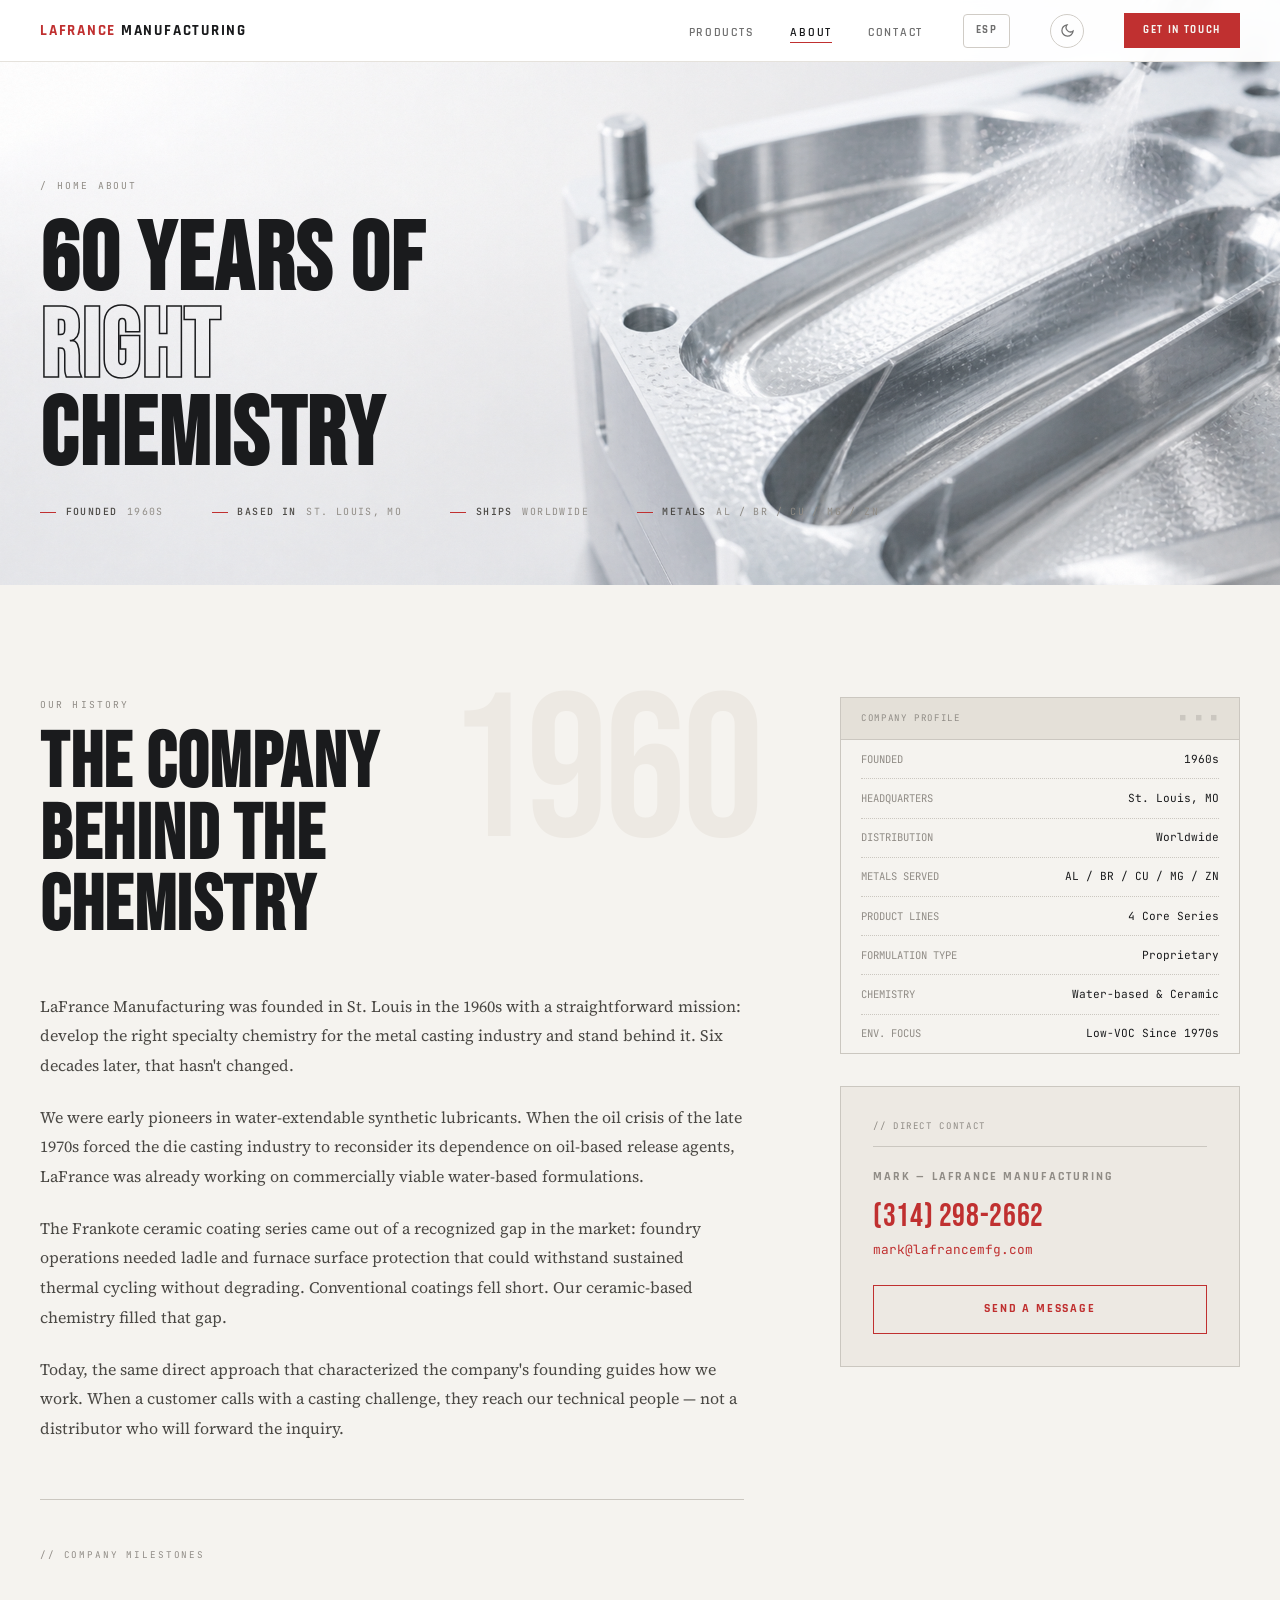
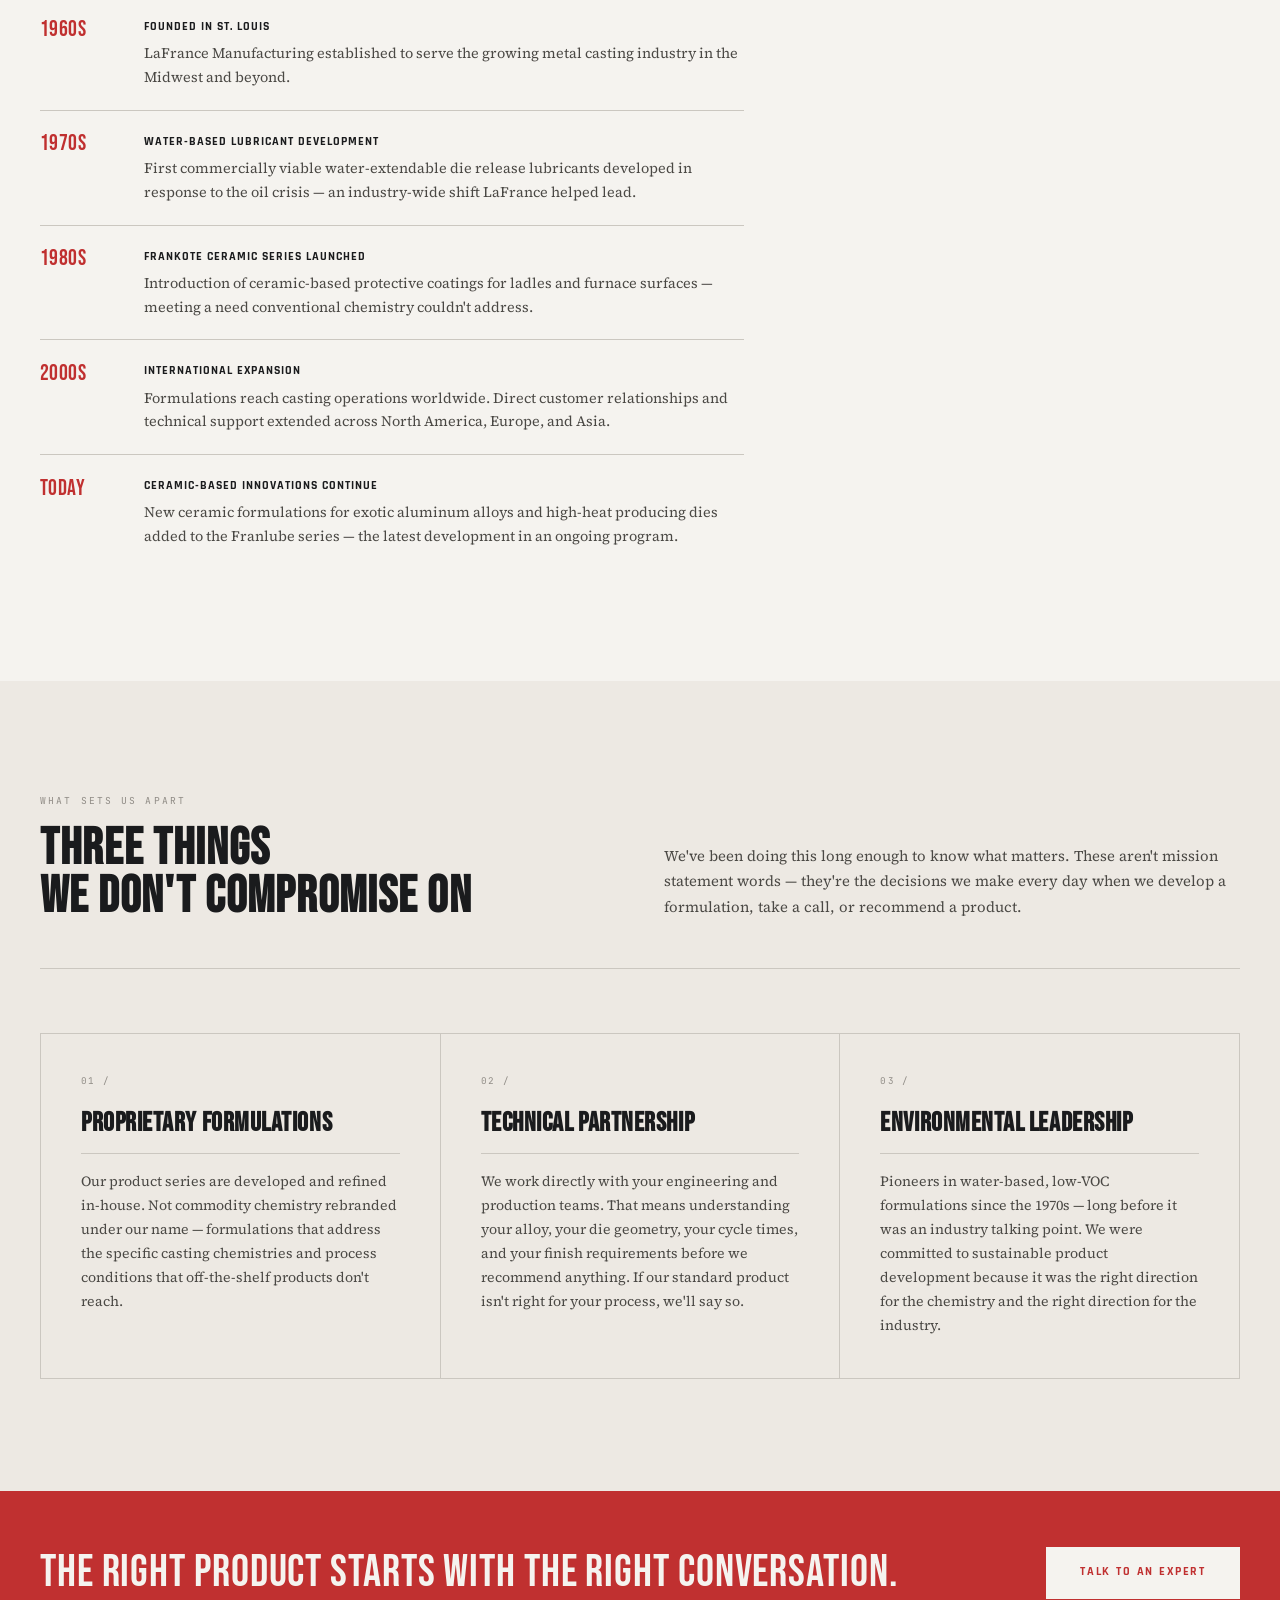
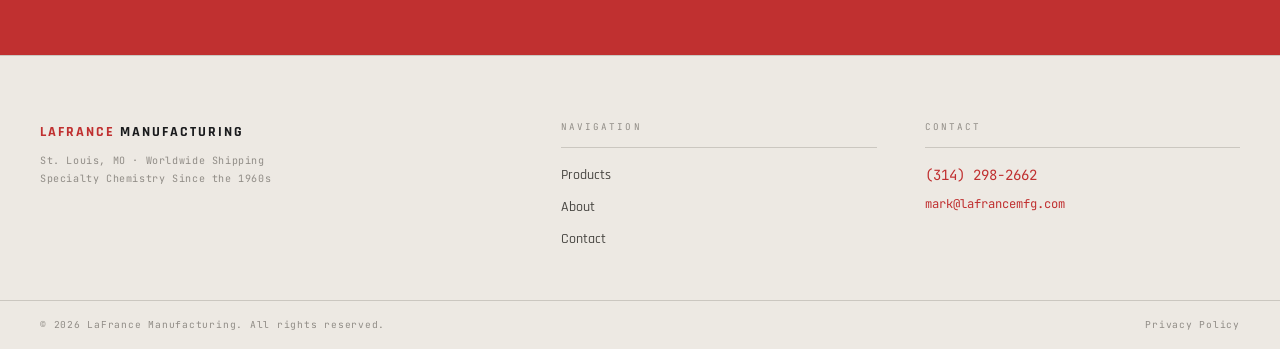
==== about.html @ d1075958 "Expand Spanish translation to cover all remaining untranslated content - index.html: about teaser h2" ====
<!DOCTYPE html>
<html lang="en">
<head>
  <meta charset="UTF-8">
  <meta name="viewport" content="width=device-width, initial-scale=1.0">
  <title>About LaFrance Manufacturing | 60+ Years of Foundry Chemistry — St. Louis, MO</title>
  <meta name="description" content="LaFrance Manufacturing has formulated specialty die release lubricants and ceramic coatings for metal casting since the 1960s. A St. Louis-based manufacturer with a 60-year track record in foundry chemistry.">
  <meta name="keywords" content="LaFrance Manufacturing history, foundry chemical manufacturer St. Louis, specialty chemical company Missouri, die casting lubricant manufacturer, foundry chemistry company">
  <meta name="robots" content="index, follow">
  <meta name="author" content="LaFrance Manufacturing">
  <link rel="canonical" href="https://j0nmichal.github.io/lafrance/about.html">

  <!-- Open Graph -->
  <meta property="og:type" content="website">
  <meta property="og:url" content="https://j0nmichal.github.io/lafrance/about.html">
  <meta property="og:title" content="About LaFrance Manufacturing | 60+ Years of Foundry Chemistry">
  <meta property="og:description" content="Founded in the 1960s in St. Louis, MO. LaFrance Manufacturing has spent six decades developing proprietary chemistry for the metal casting industry — not off-the-shelf solutions.">
  <meta property="og:image" content="https://j0nmichal.github.io/lafrance/images/About-Us-Light.png">
  <meta property="og:site_name" content="LaFrance Manufacturing">

  <!-- Twitter Card -->
  <meta name="twitter:card" content="summary_large_image">
  <meta name="twitter:title" content="About LaFrance Manufacturing | 60+ Years of Foundry Chemistry">
  <meta name="twitter:description" content="Founded in the 1960s in St. Louis, MO. Six decades of proprietary chemistry for metal casting operations.">
  <meta name="twitter:image" content="https://j0nmichal.github.io/lafrance/images/About-Us-Light.png">

  <!-- Schema.org JSON-LD -->
  <script type="application/ld+json">
  {
    "@context": "https://schema.org",
    "@type": ["Organization", "LocalBusiness", "ManufacturingBusiness"],
    "@id": "https://j0nmichal.github.io/lafrance/#organization",
    "name": "LaFrance Manufacturing",
    "url": "https://j0nmichal.github.io/lafrance/",
    "description": "Specialty chemical manufacturer producing die release lubricants, ceramic coatings, and shot tip lubricants for metal casting operations since the 1960s.",
    "foundingDate": "1960",
    "foundingLocation": {
      "@type": "Place",
      "name": "St. Louis, Missouri, USA"
    },
    "address": {
      "@type": "PostalAddress",
      "addressLocality": "St. Louis",
      "addressRegion": "MO",
      "addressCountry": "US"
    },
    "areaServed": {
      "@type": "Place",
      "name": "Worldwide"
    },
    "numberOfEmployees": { "@type": "QuantitativeValue" },
    "knowsAbout": ["die casting", "permanent mold casting", "metal casting chemistry", "ceramic coatings", "die release lubricants", "shot tip lubricants", "foundry chemicals"]
  }
  </script>

  <link rel="preconnect" href="https://fonts.googleapis.com">
  <link rel="preconnect" href="https://fonts.gstatic.com" crossorigin>
  <link href="https://fonts.googleapis.com/css2?family=Bebas+Neue&family=Rajdhani:wght@400;500;600;700&family=Source+Serif+4:ital,opsz,wght@0,8..60,300;0,8..60,400;1,8..60,300&family=JetBrains+Mono:wght@400;500&display=swap" rel="stylesheet">
  <link rel="stylesheet" href="style.css">
  <style>

    /* ── About hero ── */
    .hero {
      position: relative;
      height: 65vh;
      min-height: 440px;
      display: flex;
      align-items: flex-end;
      padding-top: var(--nav-h);
      overflow: hidden;
    }

    /*
    ╔══════════════════════════════════════════════════════════════╗
    ║  PHOTO AREA — About page hero                               ║
    ║  Recommended: Long-view of foundry floor, historical        ║
    ║  facility photo, or detail of manufacturing equipment.      ║
    ║  Minimum 1920×1000px. Warm, dark tones preferred.           ║
    ║  To add: background-image: url('images/hero-about.jpg')     ║
    ╚══════════════════════════════════════════════════════════════╝
    */
    .hero-img {
      position: absolute; inset: 0;
      background-color: #0c0b09;
      background-size: cover;
      background-position: center 30%;
      background-image: url('images/About-Us-Dark.png');
    }
    html.light .hero-img {
      background-image: url('images/About-Us-Light.png');
    }
    .hero-img::before {
      content: '';
      position: absolute; inset: 0;
      background-image: url("data:image/svg+xml,%3Csvg xmlns='http://www.w3.org/2000/svg' width='200' height='200'%3E%3Cfilter id='n'%3E%3CfeTurbulence type='fractalNoise' baseFrequency='0.9' numOctaves='4' stitchTiles='stitch'/%3E%3CfeColorMatrix type='saturate' values='0'/%3E%3C/filter%3E%3Crect width='200' height='200' filter='url(%23n)' opacity='0.04'/%3E%3C/svg%3E");
    }
    .hero-img::after { display: none; }

    .hero-content {
      position: relative;
      z-index: 2;
      width: 100%;
      padding: 0 0 4rem;
    }
    .hero-breadcrumb {
      font-family: var(--f-mono);
      font-size: 0.6rem;
      letter-spacing: 0.18em;
      text-transform: uppercase;
      color: var(--text-muted);
      display: flex;
      align-items: center;
      gap: 0.6rem;
      margin-bottom: 1.5rem;
    }
    .hero-breadcrumb::before { content: '/'; }
    .hero-breadcrumb a { color: var(--text-muted); transition: color 0.2s; }
    .hero-breadcrumb a:hover { color: var(--text-2); }

    .hero-hed {
      font-family: var(--f-display);
      font-size: clamp(3.5rem, 7.5vw, 7.5rem);
      line-height: 0.91;
      letter-spacing: 0.02em;
      color: var(--text);
      margin-bottom: 1.5rem;
    }
    .hero-hed .stroke {
      -webkit-text-stroke: 1.5px var(--text);
      color: transparent;
    }

    .hero-meta-row {
      display: flex;
      gap: 3rem;
      flex-wrap: wrap;
    }
    .hero-meta-item {
      font-family: var(--f-mono);
      font-size: 0.62rem;
      letter-spacing: 0.14em;
      text-transform: uppercase;
      color: var(--text-muted);
      display: flex;
      align-items: center;
      gap: 0.6rem;
    }
    .hero-meta-item::before {
      content: '';
      display: block;
      width: 16px; height: 1px;
      background: var(--accent);
    }
    .hero-meta-item strong { color: var(--text-2); font-weight: 500; }

    /* ── Story section ── */
    #story {
      padding: 7rem 0;
      background: var(--bg);
    }

    .story-layout {
      display: grid;
      grid-template-columns: 1fr 400px;
      gap: 6rem;
      align-items: start;
    }

    /* Big decorative year in background */
    .story-left {
      position: relative;
    }
    .story-left::before {
      content: '1960';
      position: absolute;
      right: -1rem;
      top: -1.5rem;
      font-family: var(--f-display);
      font-size: clamp(9rem, 16vw, 16rem);
      line-height: 1;
      letter-spacing: -0.02em;
      color: var(--surface);
      pointer-events: none;
      user-select: none;
      z-index: 0;
    }

    .story-header {
      position: relative;
      z-index: 1;
      margin-bottom: 3rem;
    }
    .story-header .label { display: block; margin-bottom: 1rem; }

    .story-body {
      position: relative;
      z-index: 1;
    }
    .story-body p {
      font-size: 1rem;
      color: var(--text-2);
      line-height: 1.85;
      margin-bottom: 1.4rem;
    }
    .story-body p:last-child { margin-bottom: 0; }
    .story-body p em {
      font-style: italic;
      color: var(--text);
    }

    /* Timeline */
    .timeline {
      margin-top: 3.5rem;
      border-top: 1px solid var(--border);
      padding-top: 3rem;
    }
    .timeline-label {
      font-family: var(--f-mono);
      font-size: 0.58rem;
      letter-spacing: 0.2em;
      text-transform: uppercase;
      color: var(--text-muted);
      margin-bottom: 2rem;
    }
    .tl-row {
      display: grid;
      grid-template-columns: 80px 1fr;
      gap: 1.5rem;
      padding: 1.25rem 0;
      border-bottom: 1px solid var(--border);
    }
    .tl-row:last-child { border-bottom: none; }
    .tl-era {
      font-family: var(--f-display);
      font-size: 1.4rem;
      color: var(--accent);
      letter-spacing: 0.02em;
      line-height: 1.1;
      padding-top: 0.1rem;
    }
    .tl-text {
      font-size: 0.9rem;
      color: var(--text-2);
      line-height: 1.65;
    }
    .tl-text strong {
      display: block;
      font-family: var(--f-sub);
      font-weight: 700;
      font-size: 0.78rem;
      letter-spacing: 0.08em;
      text-transform: uppercase;
      color: var(--text);
      margin-bottom: 0.35rem;
    }

    /* Right column: spec panel + contact direct */
    .story-right {
      display: flex;
      flex-direction: column;
      gap: 2rem;
      position: sticky;
      top: calc(var(--nav-h) + 2rem);
    }

    .direct-contact {
      background: var(--surface);
      border: 1px solid var(--border);
      padding: 2rem;
    }
    .dc-head {
      font-family: var(--f-mono);
      font-size: 0.57rem;
      letter-spacing: 0.18em;
      text-transform: uppercase;
      color: var(--text-muted);
      margin-bottom: 1.25rem;
      padding-bottom: 0.75rem;
      border-bottom: 1px solid var(--border);
    }
    .dc-name {
      font-family: var(--f-sub);
      font-size: 0.72rem;
      font-weight: 700;
      letter-spacing: 0.18em;
      text-transform: uppercase;
      color: var(--text-muted);
      margin-bottom: 0.85rem;
    }
    .dc-tel {
      display: block;
      font-family: var(--f-display);
      font-size: 2rem;
      color: var(--accent);
      letter-spacing: 0.02em;
      line-height: 1;
      margin-bottom: 0.4rem;
      transition: color 0.2s;
    }
    .dc-tel:hover { color: #d9a03a; }
    .dc-email {
      display: block;
      font-family: var(--f-mono);
      font-size: 0.8rem;
      color: var(--accent);
      margin-bottom: 1.5rem;
      transition: color 0.2s;
    }
    .dc-email:hover { color: #d9a03a; }

    /* ── Pillars ── */
    #pillars {
      padding: 7rem 0;
      background: var(--surface);
    }
    .pillars-header {
      display: grid;
      grid-template-columns: 1fr 1fr;
      gap: 3rem;
      align-items: end;
      margin-bottom: 4rem;
      padding-bottom: 3rem;
      border-bottom: 1px solid var(--border);
    }
    .pillars-header .label { display: block; margin-bottom: 1rem; }
    .pillars-header p {
      font-size: 0.93rem;
      color: var(--text-2);
      line-height: 1.72;
      align-self: end;
    }

    .pillars-list {
      display: grid;
      grid-template-columns: repeat(3, 1fr);
      gap: 0;
      border-top: 1px solid var(--border);
      border-left: 1px solid var(--border);
    }
    .pillar {
      padding: 2.5rem;
      border-right: 1px solid var(--border);
      border-bottom: 1px solid var(--border);
    }
    .pillar-num {
      font-family: var(--f-mono);
      font-size: 0.58rem;
      letter-spacing: 0.14em;
      color: var(--text-muted);
      display: block;
      margin-bottom: 1.25rem;
    }
    .pillar-title {
      font-family: var(--f-display);
      font-size: 1.7rem;
      letter-spacing: 0.02em;
      color: var(--text);
      line-height: 1;
      margin-bottom: 1rem;
      padding-bottom: 1rem;
      border-bottom: 1px solid var(--border);
    }
    .pillar p {
      font-size: 0.88rem;
      color: var(--text-2);
      line-height: 1.7;
    }

    /* Responsive */
    @media (max-width: 960px) {
      .story-layout { grid-template-columns: 1fr; gap: 3.5rem; }
      .story-right { position: static; }
      .story-left::before { display: none; }
      .pillars-header { grid-template-columns: 1fr; gap: 1.5rem; }
    }
    @media (max-width: 720px) {
      .pillars-list { grid-template-columns: 1fr; }
      .hero-meta-row { gap: 1.5rem; }
    }
  </style>
</head>
<body>

<nav id="nav" role="navigation" aria-label="Main navigation">
  <div class="nav-inner">
    <a href="index.html" class="nav-logo"><strong>LAFRANCE</strong> Manufacturing</a>
    <ul class="nav-links" role="list">
      <li><a href="products.html" data-i18n="nav.products">Products</a></li>
      <li><a href="about.html" class="active" data-i18n="nav.about">About</a></li>
      <li><a href="contact.html" data-i18n="nav.contact">Contact</a></li>
    </ul>
    <button id="lang-toggle" aria-label="Toggle language">ESP</button>
    <button id="theme-toggle" aria-label="Toggle light/dark mode">
      <svg id="icon-sun" viewBox="0 0 24 24" width="15" height="15" fill="none" stroke="currentColor" stroke-width="2" stroke-linecap="round">
        <circle cx="12" cy="12" r="5"/><line x1="12" y1="1" x2="12" y2="3"/><line x1="12" y1="21" x2="12" y2="23"/>
        <line x1="4.22" y1="4.22" x2="5.64" y2="5.64"/><line x1="18.36" y1="18.36" x2="19.78" y2="19.78"/>
        <line x1="1" y1="12" x2="3" y2="12"/><line x1="21" y1="12" x2="23" y2="12"/>
        <line x1="4.22" y1="19.78" x2="5.64" y2="18.36"/><line x1="18.36" y1="5.64" x2="19.78" y2="4.22"/>
      </svg>
      <svg id="icon-moon" viewBox="0 0 24 24" width="15" height="15" fill="none" stroke="currentColor" stroke-width="2" stroke-linecap="round" style="display:none">
        <path d="M21 12.79A9 9 0 1 1 11.21 3 7 7 0 0 0 21 12.79z"/>
      </svg>
    </button>
    <a href="contact.html" class="nav-contact-btn" data-i18n="nav.get_in_touch">Get in Touch</a>
    <button class="nav-toggle" id="nav-toggle" aria-label="Open menu" aria-expanded="false" aria-controls="nav-drawer">
      <span></span><span></span><span></span>
    </button>
  </div>
</nav>
<div class="nav-drawer" id="nav-drawer" aria-hidden="true">
  <a href="products.html" data-i18n="nav.products">Products</a>
  <a href="about.html" data-i18n="nav.about">About</a>
  <a href="contact.html" data-i18n="nav.contact">Contact</a>
</div>


<!-- ── Hero ─────────────────────────────────────────────────── -->
<section class="hero" aria-labelledby="about-hed">
  <div class="hero-img"></div>
  <div class="hero-content">
    <div class="w reveal">
      <div class="hero-breadcrumb"><a href="index.html">Home</a> About</div>
      <h1 class="hero-hed" id="about-hed">
        <span data-i18n="about.h1_l1">60 YEARS OF</span><br>
        <span class="stroke" data-i18n="about.h1_l2">RIGHT</span><br>
        <span data-i18n="about.h1_l3">CHEMISTRY</span>
      </h1>
      <div class="hero-meta-row">
        <span class="hero-meta-item"><strong data-i18n="about.meta1">Founded</strong> 1960s</span>
        <span class="hero-meta-item"><strong data-i18n="about.meta2">Based in</strong> St. Louis, MO</span>
        <span class="hero-meta-item"><strong data-i18n="about.meta3">Ships</strong> Worldwide</span>
        <span class="hero-meta-item"><strong data-i18n="about.meta4">Metals</strong> AL / BR / CU / MG / ZN</span>
      </div>
    </div>
  </div>
</section>


<!-- ── Story ─────────────────────────────────────────────────── -->
<section id="story" aria-labelledby="story-hed">
  <div class="w">
    <div class="story-layout">

      <div class="story-left">
        <header class="story-header reveal">
          <span class="label" data-i18n="story.label">Our History</span>
          <h2 class="hed hed-lg" id="story-hed" style="margin-top:1rem;"><span data-i18n="story.h2_l1">THE COMPANY</span><br><span data-i18n="story.h2_l2">BEHIND THE</span><br><span data-i18n="story.h2_l3">CHEMISTRY</span></h2>
        </header>

        <div class="story-body reveal d1">
          <p data-i18n="story.p1">LaFrance Manufacturing was founded in St. Louis in the 1960s with a straightforward mission: develop the right specialty chemistry for the metal casting industry and stand behind it. Six decades later, that hasn't changed.</p>
          <p data-i18n="story.p2">We were early pioneers in water-extendable synthetic lubricants. When the oil crisis of the late 1970s forced the die casting industry to reconsider its dependence on oil-based release agents, LaFrance was already working on commercially viable water-based formulations.</p>
          <p data-i18n="story.p3">The Frankote ceramic coating series came out of a recognized gap in the market: foundry operations needed ladle and furnace surface protection that could withstand sustained thermal cycling without degrading. Conventional coatings fell short. Our ceramic-based chemistry filled that gap.</p>
          <p data-i18n="story.p4">Today, the same direct approach that characterized the company's founding guides how we work. When a customer calls with a casting challenge, they reach our technical people — not a distributor who will forward the inquiry.</p>
        </div>

        <div class="timeline reveal d2">
          <p class="timeline-label" data-i18n="tl.label">// Company milestones</p>
          <div class="tl-row">
            <div class="tl-era">1960s</div>
            <div class="tl-text">
              <strong data-i18n="tl1.head">Founded in St. Louis</strong>
              <span data-i18n="tl1.text">LaFrance Manufacturing established to serve the growing metal casting industry in the Midwest and beyond.</span>
            </div>
          </div>
          <div class="tl-row">
            <div class="tl-era">1970s</div>
            <div class="tl-text">
              <strong data-i18n="tl2.head">Water-based lubricant development</strong>
              <span data-i18n="tl2.text">First commercially viable water-extendable die release lubricants developed in response to the oil crisis — an industry-wide shift LaFrance helped lead.</span>
            </div>
          </div>
          <div class="tl-row">
            <div class="tl-era">1980s</div>
            <div class="tl-text">
              <strong data-i18n="tl3.head">Frankote ceramic series launched</strong>
              <span data-i18n="tl3.text">Introduction of ceramic-based protective coatings for ladles and furnace surfaces — meeting a need conventional chemistry couldn't address.</span>
            </div>
          </div>
          <div class="tl-row">
            <div class="tl-era">2000s</div>
            <div class="tl-text">
              <strong data-i18n="tl4.head">International expansion</strong>
              <span data-i18n="tl4.text">Formulations reach casting operations worldwide. Direct customer relationships and technical support extended across North America, Europe, and Asia.</span>
            </div>
          </div>
          <div class="tl-row">
            <div class="tl-era" data-i18n="tl5.era">Today</div>
            <div class="tl-text">
              <strong data-i18n="tl5.head">Ceramic-based innovations continue</strong>
              <span data-i18n="tl5.text">New ceramic formulations for exotic aluminum alloys and high-heat producing dies added to the Franlube series — the latest development in an ongoing program.</span>
            </div>
          </div>
        </div>
      </div>

      <div class="story-right">

        <div class="spec-panel reveal d1" aria-label="Company profile">
          <div class="spec-panel-head" data-i18n="spec.head">COMPANY PROFILE</div>
          <div class="spec-panel-rows">
            <div class="spec-row"><span class="spec-key">FOUNDED</span><span class="spec-val">1960s</span></div>
            <div class="spec-row"><span class="spec-key">HEADQUARTERS</span><span class="spec-val">St. Louis, MO</span></div>
            <div class="spec-row"><span class="spec-key">DISTRIBUTION</span><span class="spec-val">Worldwide</span></div>
            <div class="spec-row"><span class="spec-key">METALS SERVED</span><span class="spec-val">AL / BR / CU / MG / ZN</span></div>
            <div class="spec-row"><span class="spec-key">PRODUCT LINES</span><span class="spec-val">4 Core Series</span></div>
            <div class="spec-row"><span class="spec-key">FORMULATION TYPE</span><span class="spec-val">Proprietary</span></div>
            <div class="spec-row"><span class="spec-key">CHEMISTRY</span><span class="spec-val">Water-based &amp; Ceramic</span></div>
            <div class="spec-row"><span class="spec-key">ENV. FOCUS</span><span class="spec-val">Low-VOC Since 1970s</span></div>
          </div>
        </div>

        <div class="direct-contact reveal d2">
          <p class="dc-head" data-i18n="dc.head">// Direct Contact</p>
          <p class="dc-name">Mark — LaFrance Manufacturing</p>
          <a href="tel:+13142982662" class="dc-tel">(314) 298-2662</a>
          <a href="mailto:mark@lafrancemfg.com" class="dc-email">mark@lafrancemfg.com</a>
          <a href="contact.html" class="btn btn-ghost-amber" data-i18n="dc.send" style="width:100%;text-align:center;">Send a Message</a>
        </div>

      </div>
    </div>
  </div>
</section>


<!-- ── Pillars ───────────────────────────────────────────────── -->
<section id="pillars" aria-labelledby="pillars-hed">
  <div class="w">

    <div class="pillars-header reveal">
      <div>
        <span class="label" data-i18n="pillars.label">What Sets Us Apart</span>
        <h2 class="hed hed-md" id="pillars-hed" style="margin-top:1rem;"><span data-i18n="pillars.h2_l1">THREE THINGS</span><br><span data-i18n="pillars.h2_l2">WE DON'T COMPROMISE ON</span></h2>
      </div>
      <p data-i18n="pillars.intro">We've been doing this long enough to know what matters. These aren't mission statement words — they're the decisions we make every day when we develop a formulation, take a call, or recommend a product.</p>
    </div>

    <div class="pillars-list">
      <div class="pillar reveal">
        <span class="pillar-num">01 /</span>
        <h3 class="pillar-title" data-i18n="pillar1.title">PROPRIETARY FORMULATIONS</h3>
        <p data-i18n="pillar1.desc">Our product series are developed and refined in-house. Not commodity chemistry rebranded under our name — formulations that address the specific casting chemistries and process conditions that off-the-shelf products don't reach.</p>
      </div>
      <div class="pillar reveal d1">
        <span class="pillar-num">02 /</span>
        <h3 class="pillar-title" data-i18n="pillar2.title">TECHNICAL PARTNERSHIP</h3>
        <p data-i18n="pillar2.desc">We work directly with your engineering and production teams. That means understanding your alloy, your die geometry, your cycle times, and your finish requirements before we recommend anything. If our standard product isn't right for your process, we'll say so.</p>
      </div>
      <div class="pillar reveal d2">
        <span class="pillar-num">03 /</span>
        <h3 class="pillar-title" data-i18n="pillar3.title">ENVIRONMENTAL LEADERSHIP</h3>
        <p data-i18n="pillar3.desc">Pioneers in water-based, low-VOC formulations since the 1970s — long before it was an industry talking point. We were committed to sustainable product development because it was the right direction for the chemistry and the right direction for the industry.</p>
      </div>
    </div>

  </div>
</section>


<!-- ── Callout ───────────────────────────────────────────────── -->
<div class="callout-strip reveal">
  <blockquote data-i18n="callout.quote">The right product starts with the right conversation.</blockquote>
  <a href="contact.html" class="btn btn-invert" data-i18n="callout.btn">Talk to an Expert</a>
</div>


<!-- ── Footer ───────────────────────────────────────────────── -->
<footer role="contentinfo">
  <div class="footer-body">
    <div>
      <p class="footer-logo"><strong>LAFRANCE</strong> Manufacturing</p>
      <p class="footer-tagline">St. Louis, MO · Worldwide Shipping<br>Specialty Chemistry Since the 1960s</p>
    </div>
    <div>
      <p class="footer-col-head" data-i18n="footer.nav_head">Navigation</p>
      <nav class="footer-nav" aria-label="Footer navigation">
        <a href="products.html" data-i18n="nav.products">Products</a>
        <a href="about.html" data-i18n="nav.about">About</a>
        <a href="contact.html" data-i18n="nav.contact">Contact</a>
      </nav>
    </div>
    <div>
      <p class="footer-col-head" data-i18n="footer.contact_head">Contact</p>
      <a href="tel:+13142982662" class="footer-tel">(314) 298-2662</a>
      <a href="mailto:mark@lafrancemfg.com" class="footer-email">mark@lafrancemfg.com</a>
    </div>
  </div>
  <div class="footer-bottom">
    <p class="footer-copy" data-i18n="footer.copy">&copy; 2026 LaFrance Manufacturing. All rights reserved.</p>
    <a href="privacy-policy.html">Privacy Policy</a>
  </div>
</footer>

<script>
  // Theme toggle
  const html     = document.documentElement;
  const themeBtn = document.getElementById('theme-toggle');
  const iconSun  = document.getElementById('icon-sun');
  const iconMoon = document.getElementById('icon-moon');
  function applyTheme(isLight) {
    html.classList.toggle('light', isLight);
    iconSun.style.display  = isLight ? 'none'  : 'block';
    iconMoon.style.display = isLight ? 'block' : 'none';
  }
  applyTheme(localStorage.getItem('lfTheme') !== 'dark');
  themeBtn.addEventListener('click', () => {
    const goingLight = !html.classList.contains('light');
    applyTheme(goingLight);
    localStorage.setItem('lfTheme', goingLight ? 'light' : 'dark');
  });

  // Language toggle
  const translations = {
    'nav.products':  ['Products','Productos'],
    'nav.about':     ['About','Nosotros'],
    'nav.contact':   ['Contact','Contacto'],
    'nav.get_in_touch': ['Get in Touch','Contáctenos'],
    // Hero
    'about.h1_l1':   ['60 YEARS OF','60 AÑOS DE'],
    'about.h1_l2':   ['RIGHT','LA QUÍMICA'],
    'about.h1_l3':   ['CHEMISTRY','CORRECTA'],
    'about.meta1':   ['Founded','Fundada'],
    'about.meta2':   ['Based in','Sede en'],
    'about.meta3':   ['Ships','Envíos'],
    'about.meta4':   ['Metals','Metales'],
    // Story
    'story.label':   ['Our History','Nuestra Historia'],
    'story.h2_l1':   ['THE COMPANY','LA EMPRESA'],
    'story.h2_l2':   ['BEHIND THE','DETRÁS DE'],
    'story.h2_l3':   ['CHEMISTRY','LA QUÍMICA'],
    'story.p1':      ['LaFrance Manufacturing was founded in St. Louis in the 1960s with a straightforward mission: develop the right specialty chemistry for the metal casting industry and stand behind it. Six decades later, that hasn\'t changed.','LaFrance Manufacturing fue fundada en St. Louis en los años 60 con una misión clara: desarrollar la química especializada correcta para la industria de fundición de metales y respaldarla. Seis décadas después, eso no ha cambiado.'],
    'story.p2':      ['We were early pioneers in water-extendable synthetic lubricants. When the oil crisis of the late 1970s forced the die casting industry to reconsider its dependence on oil-based release agents, LaFrance was already working on commercially viable water-based formulations.','Fuimos pioneros en lubricantes sintéticos a base de agua. Cuando la crisis del petróleo de los años 70 obligó a la industria a reconsiderar su dependencia de los agentes desmoldantes a base de aceite, LaFrance ya trabajaba en formulaciones viables a base de agua.'],
    'story.p3':      ['The Frankote ceramic coating series came out of a recognized gap in the market: foundry operations needed ladle and furnace surface protection that could withstand sustained thermal cycling without degrading. Conventional coatings fell short. Our ceramic-based chemistry filled that gap.','La serie de recubrimientos cerámicos Frankote surgió de una brecha reconocida: las fundiciones necesitaban protección de superficies de cucharas y hornos que resistiera ciclos térmicos sostenidos sin degradarse. Los recubrimientos convencionales no eran suficientes. Nuestra química cerámica llenó ese vacío.'],
    'story.p4':      ['Today, the same direct approach that characterized the company\'s founding guides how we work. When a customer calls with a casting challenge, they reach our technical people — not a distributor who will forward the inquiry.','Hoy, el mismo enfoque directo que caracterizó la fundación de la empresa guía nuestra forma de trabajar. Cuando un cliente llama con un desafío de fundición, llega a nuestro personal técnico, no a un distribuidor que reenvíe la consulta.'],
    'tl.label':      ['// Company milestones','// Hitos de la empresa'],
    'tl1.head':      ['Founded in St. Louis','Fundada en St. Louis'],
    'tl1.text':      ['LaFrance Manufacturing established to serve the growing metal casting industry in the Midwest and beyond.','LaFrance Manufacturing fue establecida para servir a la creciente industria de fundición de metales en el Medio Oeste y más allá.'],
    'tl2.head':      ['Water-based lubricant development','Desarrollo de lubricantes a base de agua'],
    'tl2.text':      ['First commercially viable water-extendable die release lubricants developed in response to the oil crisis — an industry-wide shift LaFrance helped lead.','Primeros lubricantes desmoldantes a base de agua comercialmente viables desarrollados en respuesta a la crisis del petróleo — un cambio en toda la industria que LaFrance ayudó a liderar.'],
    'tl3.head':      ['Frankote ceramic series launched','Lanzamiento de la serie cerámica Frankote'],
    'tl3.text':      ['Introduction of ceramic-based protective coatings for ladles and furnace surfaces — meeting a need conventional chemistry couldn\'t address.','Introducción de recubrimientos protectores cerámicos para cucharas y superficies de hornos — satisfaciendo una necesidad que la química convencional no podía abordar.'],
    'tl4.head':      ['International expansion','Expansión internacional'],
    'tl4.text':      ['Formulations reach casting operations worldwide. Direct customer relationships and technical support extended across North America, Europe, and Asia.','Las formulaciones llegan a operaciones de fundición en todo el mundo. Las relaciones directas con clientes y el soporte técnico se extienden por América del Norte, Europa y Asia.'],
    'tl5.era':       ['Today','Hoy'],
    'tl5.head':      ['Ceramic-based innovations continue','Las innovaciones cerámicas continúan'],
    'tl5.text':      ['New ceramic formulations for exotic aluminum alloys and high-heat producing dies added to the Franlube series — the latest development in an ongoing program.','Nuevas formulaciones cerámicas para aleaciones de aluminio exóticas y moldes de alta generación de calor se añaden a la serie Franlube — el último avance en un programa continuo.'],
    // Spec & contact
    'spec.head':     ['COMPANY PROFILE','PERFIL DE LA EMPRESA'],
    'dc.head':       ['// Direct Contact','// Contacto Directo'],
    'dc.send':       ['Send a Message','Enviar un Mensaje'],
    // Pillars
    'pillars.label': ['What Sets Us Apart','Lo Que Nos Distingue'],
    'pillars.h2_l1': ['THREE THINGS','TRES COSAS'],
    'pillars.h2_l2': ["WE DON'T COMPROMISE ON",'EN LAS QUE NO CEDEMOS'],
    'pillars.intro': ["We've been doing this long enough to know what matters. These aren't mission statement words — they're the decisions we make every day when we develop a formulation, take a call, or recommend a product.",'Llevamos suficiente tiempo para saber lo que importa. No son palabras de declaración de misión — son las decisiones que tomamos cada día al desarrollar una formulación, atender una llamada o recomendar un producto.'],
    'pillar1.title': ['PROPRIETARY FORMULATIONS','FORMULACIONES PROPIETARIAS'],
    'pillar1.desc':  ["Our product series are developed and refined in-house. Not commodity chemistry rebranded under our name — formulations that address the specific casting chemistries and process conditions that off-the-shelf products don't reach.",'Nuestras series de productos se desarrollan y refinan internamente. No es química genérica rebautizada bajo nuestro nombre, sino formulaciones que abordan las químicas de fundición específicas que los productos estándar no alcanzan.'],
    'pillar2.title': ['TECHNICAL PARTNERSHIP','ASOCIACIÓN TÉCNICA'],
    'pillar2.desc':  ["We work directly with your engineering and production teams. That means understanding your alloy, your die geometry, your cycle times, and your finish requirements before we recommend anything. If our standard product isn't right for your process, we'll say so.",'Trabajamos directamente con sus equipos de ingeniería y producción. Eso significa comprender su aleación, la geometría del molde, los tiempos de ciclo y los requisitos de acabado antes de recomendar nada. Si nuestro producto estándar no es el adecuado, lo diremos.'],
    'pillar3.title': ['ENVIRONMENTAL LEADERSHIP','LIDERAZGO AMBIENTAL'],
    'pillar3.desc':  ["Pioneers in water-based, low-VOC formulations since the 1970s — long before it was an industry talking point. We were committed to sustainable product development because it was the right direction for the chemistry and the right direction for the industry.",'Pioneros en formulaciones a base de agua y bajo contenido de COV desde los años 70, mucho antes de que fuera un tema de conversación en la industria. Nos comprometimos con el desarrollo sostenible porque era la dirección correcta para la química y para la industria.'],
    // Callout
    'callout.quote': ['The right product starts with the right conversation.','El producto correcto comienza con la conversación correcta.'],
    'callout.btn':   ['Talk to an Expert','Hablar con un Experto'],
    // Footer
    'footer.nav_head':     ['Navigation','Navegación'],
    'footer.contact_head': ['Contact','Contacto'],
    'footer.copy':         ['© 2026 LaFrance Manufacturing. All rights reserved.','© 2026 LaFrance Manufacturing. Todos los derechos reservados.'],
  };
  const langBtn = document.getElementById('lang-toggle');
  let isSpanish = localStorage.getItem('lfLang') === 'es';
  function applyLang(es) {
    isSpanish = es;
    langBtn.classList.toggle('active', es);
    langBtn.textContent = es ? 'ENG' : 'ESP';
    localStorage.setItem('lfLang', es ? 'es' : 'en');
    document.querySelectorAll('[data-i18n]').forEach(el => {
      const key = el.getAttribute('data-i18n');
      if (!translations[key]) return;
      const val = translations[key];
      el.textContent = Array.isArray(val) ? val[es ? 1 : 0] : val.split('|')[es ? 1 : 0];
    });
  }
  applyLang(isSpanish);
  langBtn.addEventListener('click', () => applyLang(!isSpanish));

  const nav = document.getElementById('nav');
  window.addEventListener('scroll', () => nav.classList.toggle('scrolled', window.scrollY > 40), { passive: true });
  const toggle = document.getElementById('nav-toggle');
  const drawer = document.getElementById('nav-drawer');
  toggle.addEventListener('click', () => {
    const open = drawer.classList.toggle('open');
    toggle.setAttribute('aria-expanded', String(open));
    drawer.setAttribute('aria-hidden', String(!open));
  });
  drawer.querySelectorAll('a').forEach(a => a.addEventListener('click', () => {
    drawer.classList.remove('open'); toggle.setAttribute('aria-expanded','false'); drawer.setAttribute('aria-hidden','true');
  }));
  document.addEventListener('click', e => {
    if (!nav.contains(e.target) && !drawer.contains(e.target)) {
      drawer.classList.remove('open'); toggle.setAttribute('aria-expanded','false'); drawer.setAttribute('aria-hidden','true');
    }
  });
  const obs = new IntersectionObserver(entries => {
    entries.forEach(e => { if (e.isIntersecting) { e.target.classList.add('in'); obs.unobserve(e.target); } });
  }, { threshold: 0.08, rootMargin: '0px 0px -24px 0px' });
  document.querySelectorAll('.reveal').forEach(el => obs.observe(el));
</script>
</body>
</html>
---- style.css ----
/* ================================================================
   LaFrance Manufacturing — Shared Stylesheet
   style.css — loaded by all pages
================================================================ */

/* ── Tokens ───────────────────────────────────────────────────── */
:root {
  --bg:            #1a1b1d;
  --surface:       #212326;
  --surface-raised:#282b2e;
  --border:        #313539;
  --border-faint:  #262a2e;
  --accent:        #c03030;
  --accent-dim:    rgba(192,48,48,0.10);
  --accent-blue:   #8ab4c8;
  --text:          #e8e4dc;
  --text-2:        #8a8a82;
  --text-muted:    #3e3e38;

  --f-display: 'Bebas Neue', sans-serif;
  --f-sub:     'Rajdhani', sans-serif;
  --f-body:    'Source Serif 4', serif;
  --f-mono:    'JetBrains Mono', monospace;

  --w: 1280px;
  --pad: 2.5rem;
  --nav-h: 62px;
}

/* ── Reset ────────────────────────────────────────────────────── */
*, *::before, *::after { box-sizing: border-box; margin: 0; padding: 0; }
html { scroll-behavior: smooth; }
body {
  background: var(--bg);
  color: var(--text);
  font-family: var(--f-body);
  font-size: 16px;
  line-height: 1.7;
  -webkit-font-smoothing: antialiased;
}
a { color: inherit; text-decoration: none; }
ul, ol { list-style: none; }
img { display: block; max-width: 100%; }
button { cursor: pointer; border: none; background: none; font: inherit; }

/* ── Layout ───────────────────────────────────────────────────── */
.w {
  max-width: var(--w);
  margin: 0 auto;
  padding: 0 var(--pad);
}

/* ── Reveal animations ────────────────────────────────────────── */
.reveal {
  opacity: 0;
  transform: translateY(18px);
  transition: opacity 0.65s cubic-bezier(.22,.68,0,1.1),
              transform 0.65s cubic-bezier(.22,.68,0,1.1);
}
.reveal.in { opacity: 1; transform: none; }
.d1 { transition-delay: .1s; }
.d2 { transition-delay: .2s; }
.d3 { transition-delay: .3s; }
.d4 { transition-delay: .4s; }

/* ── Type utilities ───────────────────────────────────────────── */
.label {
  font-family: var(--f-mono);
  font-size: 0.6rem;
  letter-spacing: 0.22em;
  text-transform: uppercase;
  color: var(--text-muted);
}
.label-amber { color: var(--accent); }

.hed {
  font-family: var(--f-display);
  line-height: 0.93;
  letter-spacing: 0.02em;
  color: var(--text);
}
.hed-xl  { font-size: clamp(4.5rem, 9vw, 9rem); }
.hed-lg  { font-size: clamp(3rem,   6vw, 6rem); }
.hed-md  { font-size: clamp(2rem,   4vw, 3.5rem); }
.hed-sm  { font-size: clamp(1.6rem, 3vw, 2.5rem); }

/* ── Buttons ──────────────────────────────────────────────────── */
.btn {
  display: inline-block;
  font-family: var(--f-sub);
  font-weight: 700;
  font-size: 0.76rem;
  letter-spacing: 0.15em;
  text-transform: uppercase;
  padding: 0.85rem 2rem;
  transition: background 0.2s, color 0.2s, border-color 0.2s;
}
.btn:focus-visible { outline: 2px solid var(--accent); outline-offset: 2px; }
.btn-amber   { background: var(--accent); color: var(--bg); }
.btn-amber:hover { background: #d03535; }
.btn-ghost   { border: 1px solid var(--accent-blue); color: var(--accent-blue); }
.btn-ghost:hover { background: rgba(138,180,200,0.08); }
.btn-ghost-amber { border: 1px solid var(--accent); color: var(--accent); }
.btn-ghost-amber:hover { background: var(--accent-dim); }
.btn-invert  { background: var(--bg); color: var(--accent); border: 2px solid var(--bg); }
.btn-invert:hover { background: transparent; color: var(--bg); border-color: var(--bg); }

/* ── Navigation ───────────────────────────────────────────────── */
#nav {
  position: fixed; top: 0; left: 0; right: 0;
  z-index: 200;
  height: var(--nav-h);
  background: rgba(255,255,255,0.97);
  backdrop-filter: blur(10px);
  -webkit-backdrop-filter: blur(10px);
  border-bottom: 1px solid #e5e2dc;
  transition: border-color 0.35s;
}
#nav.scrolled { border-bottom-color: var(--accent); }

.nav-inner {
  max-width: var(--w);
  margin: 0 auto;
  padding: 0 var(--pad);
  height: 100%;
  display: flex;
  align-items: center;
  gap: 2.5rem;
}
.nav-logo {
  font-family: var(--f-sub);
  font-weight: 700;
  font-size: 0.92rem;
  letter-spacing: 0.12em;
  text-transform: uppercase;
  color: #191a1c;
  margin-right: auto;
  flex-shrink: 0;
}
.nav-logo strong { color: var(--accent); font-weight: 700; }

.nav-links {
  display: flex;
  gap: 2.25rem;
  align-items: center;
}
.nav-links a {
  font-family: var(--f-sub);
  font-size: 0.72rem;
  font-weight: 600;
  letter-spacing: 0.15em;
  text-transform: uppercase;
  color: #707070;
  transition: color 0.2s;
  padding-bottom: 2px;
  border-bottom: 1px solid transparent;
}
.nav-links a:hover,
.nav-links a.active { color: #191a1c; }
.nav-links a.active { border-bottom-color: var(--accent); }
.nav-links a:focus-visible { outline: 2px solid var(--accent); outline-offset: 3px; }

.nav-contact-btn {
  font-family: var(--f-sub);
  font-size: 0.68rem;
  font-weight: 700;
  letter-spacing: 0.15em;
  text-transform: uppercase;
  color: var(--bg);
  background: var(--accent);
  padding: 0.5rem 1.2rem;
  transition: background 0.2s;
  flex-shrink: 0;
}
.nav-contact-btn:hover { background: #d03535; }

.nav-toggle {
  display: none;
  flex-direction: column;
  gap: 5px;
  padding: 6px;
  margin-left: auto;
}
.nav-toggle span {
  display: block;
  width: 22px; height: 1.5px;
  background: var(--text);
  transition: transform 0.3s, opacity 0.3s;
}
.nav-toggle[aria-expanded="true"] span:nth-child(1) { transform: translateY(6.5px) rotate(45deg); }
.nav-toggle[aria-expanded="true"] span:nth-child(2) { opacity: 0; }
.nav-toggle[aria-expanded="true"] span:nth-child(3) { transform: translateY(-6.5px) rotate(-45deg); }

.nav-drawer {
  display: none;
  position: fixed;
  top: var(--nav-h); left: 0; right: 0;
  background: var(--surface);
  border-bottom: 1px solid var(--border);
  padding: 0.5rem var(--pad) 1.25rem;
  z-index: 199;
}
.nav-drawer.open { display: block; }
.nav-drawer a {
  display: block;
  padding: 0.9rem 0;
  font-family: var(--f-sub);
  font-size: 1rem;
  font-weight: 600;
  letter-spacing: 0.08em;
  text-transform: uppercase;
  color: var(--text-2);
  border-bottom: 1px solid var(--border);
  transition: color 0.2s;
}
.nav-drawer a:last-child { border-bottom: none; }
.nav-drawer a:hover { color: var(--text); }

/* ── Alloy ticker band ────────────────────────────────────────── */
.alloy-band {
  background: var(--surface-raised);
  border-top: 1px solid var(--border);
  border-bottom: 1px solid var(--border);
  overflow: hidden;
  padding: 0.85rem 0;
}
.alloy-track {
  display: flex;
  white-space: nowrap;
  animation: alloy-scroll 24s linear infinite;
}
.alloy-track:hover { animation-play-state: paused; }
@keyframes alloy-scroll {
  from { transform: translateX(0); }
  to   { transform: translateX(-50%); }
}
.alloy-item {
  flex-shrink: 0;
  font-family: var(--f-mono);
  font-size: 0.64rem;
  letter-spacing: 0.18em;
  text-transform: uppercase;
  color: var(--text-2);
  padding: 0 2rem;
  border-right: 1px solid var(--border);
}
.alloy-item.hi { color: var(--accent); }

/* ── Callout strip ────────────────────────────────────────────── */
.callout-strip {
  background: var(--accent);
  padding: 3.5rem var(--pad);
  display: flex;
  align-items: center;
  justify-content: space-between;
  gap: 3rem;
  flex-wrap: wrap;
}
.callout-strip blockquote {
  font-family: var(--f-display);
  font-size: clamp(1.8rem, 3.5vw, 3rem);
  color: var(--bg);
  line-height: 1.05;
  flex: 1;
  min-width: 220px;
  letter-spacing: 0.02em;
}

/* ── Footer ───────────────────────────────────────────────────── */
footer {
  background: var(--surface);
  border-top: 1px solid var(--border);
}
.footer-body {
  display: grid;
  grid-template-columns: 1.5fr 1fr 1fr;
  gap: 3rem;
  padding: 4rem var(--pad) 3rem;
  max-width: var(--w);
  margin: 0 auto;
}
.footer-logo {
  font-family: var(--f-sub);
  font-weight: 700;
  font-size: 0.9rem;
  letter-spacing: 0.14em;
  text-transform: uppercase;
  color: var(--text);
  margin-bottom: 0.5rem;
}
.footer-logo strong { color: var(--accent); }
.footer-tagline {
  font-family: var(--f-mono);
  font-size: 0.63rem;
  color: var(--text-muted);
  letter-spacing: 0.06em;
  line-height: 1.8;
}
.footer-col-head {
  font-family: var(--f-mono);
  font-size: 0.58rem;
  letter-spacing: 0.22em;
  text-transform: uppercase;
  color: var(--text-muted);
  padding-bottom: 0.75rem;
  border-bottom: 1px solid var(--border);
  margin-bottom: 1rem;
}
.footer-nav { display: flex; flex-direction: column; gap: 0.5rem; }
.footer-nav a {
  font-family: var(--f-sub);
  font-size: 0.88rem;
  font-weight: 500;
  color: var(--text-2);
  transition: color 0.2s;
}
.footer-nav a:hover { color: var(--text); }
.footer-tel,
.footer-email {
  display: block;
  font-family: var(--f-mono);
  color: var(--accent);
  transition: color 0.2s;
  margin-bottom: 0.35rem;
}
.footer-tel  { font-size: 0.88rem; }
.footer-email{ font-size: 0.76rem; }
.footer-tel:hover,
.footer-email:hover { color: #d03535; }

.footer-bottom {
  max-width: var(--w);
  margin: 0 auto;
  padding: 1rem var(--pad);
  border-top: 1px solid var(--border);
  display: flex;
  justify-content: space-between;
  align-items: center;
  gap: 1rem;
  flex-wrap: wrap;
}
.footer-copy,
.footer-bottom a {
  font-family: var(--f-mono);
  font-size: 0.6rem;
  letter-spacing: 0.08em;
  color: var(--text-muted);
  transition: color 0.2s;
}
.footer-bottom a:hover { color: var(--text-2); }

/* ── Spec panel (shared between pages) ───────────────────────── */
.spec-panel {
  background: var(--bg);
  border: 1px solid var(--border);
}
.spec-panel-head {
  padding: 0.8rem 1.25rem;
  background: var(--surface-raised);
  border-bottom: 1px solid var(--border);
  font-family: var(--f-mono);
  font-size: 0.57rem;
  letter-spacing: 0.18em;
  text-transform: uppercase;
  color: var(--text-muted);
  display: flex;
  justify-content: space-between;
  align-items: center;
}
.spec-panel-head::after { content: '■ ■ ■'; letter-spacing: 0.3em; color: var(--border); }
.spec-panel-rows { padding: 0 1.25rem; }
.spec-row {
  display: flex;
  align-items: baseline;
  padding: 0.6rem 0;
  border-bottom: 1px dotted var(--border);
  gap: 0.5rem;
}
.spec-row:last-child { border-bottom: none; }
.spec-key {
  font-family: var(--f-mono);
  font-size: 0.66rem;
  color: var(--text-muted);
  white-space: nowrap;
  min-width: 130px;
  flex-shrink: 0;
}
.spec-val {
  font-family: var(--f-mono);
  font-size: 0.7rem;
  color: var(--text);
  margin-left: auto;
  text-align: right;
}

/* ── Section label + hed pattern ─────────────────────────────── */
.sh { margin-bottom: 4rem; }
.sh .label { display: block; margin-bottom: 1rem; }

/* ── Product rows (shared across index + products page) ──────── */
.product-rows { border-top: 1px solid var(--border); }
.prod-row {
  display: grid;
  grid-template-columns: 72px 1fr 1fr;
  border-bottom: 1px solid var(--border);
  position: relative;
  transition: background 0.2s;
}
.prod-row::before {
  content: '';
  position: absolute; left: 0; top: 0; bottom: 0;
  width: 2px;
  background: var(--accent);
  transform: scaleY(0);
  transform-origin: top;
  transition: transform 0.25s cubic-bezier(.22,.68,0,1.1);
}
.prod-row:hover { background: rgba(255,255,255,0.012); }
.prod-row:hover::before { transform: scaleY(1); }

.prod-num {
  font-family: var(--f-display);
  font-size: 3.8rem;
  line-height: 1;
  letter-spacing: 0.01em;
  color: var(--text-muted);
  padding: 2rem 0.75rem 2rem 1.75rem;
  opacity: 0.35;
  align-self: start;
  border-right: 1px solid var(--border);
}
.prod-left {
  padding: 2rem 1.75rem 2rem 2rem;
  border-right: 1px solid var(--border);
  display: flex;
  flex-direction: column;
  gap: 1.25rem;
}
.prod-badge {
  font-family: var(--f-mono);
  font-size: 0.62rem;
  letter-spacing: 0.1em;
  color: var(--accent);
  background: var(--accent-dim);
  border: 1px solid rgba(200,146,42,0.18);
  padding: 0.22rem 0.6rem;
  display: inline-block;
  width: fit-content;
}
.prod-name {
  font-family: var(--f-display);
  font-size: clamp(1.6rem, 2.8vw, 2.6rem);
  line-height: 0.95;
  letter-spacing: 0.02em;
  color: var(--text);
}
.prod-skus {
  display: flex;
  flex-wrap: wrap;
  gap: 0.3rem;
  margin-top: auto;
}
.sku {
  font-family: var(--f-mono);
  font-size: 0.62rem;
  color: var(--text-2);
  border: 1px solid var(--border);
  padding: 0.18rem 0.45rem;
}
.prod-right {
  padding: 2rem 2.5rem 2rem 2rem;
  display: flex;
  flex-direction: column;
  justify-content: space-between;
  gap: 1.5rem;
}
.prod-desc {
  font-size: 0.91rem;
  color: var(--text-2);
  line-height: 1.72;
}
.prod-cta {
  font-family: var(--f-sub);
  font-size: 0.7rem;
  font-weight: 700;
  letter-spacing: 0.14em;
  text-transform: uppercase;
  color: var(--accent);
  display: inline-flex;
  align-items: center;
  gap: 0.55rem;
  align-self: flex-start;
  transition: gap 0.2s;
}
.prod-cta::after { content: '→'; }
.prod-cta:hover { gap: 0.85rem; }

/* ── Responsive ───────────────────────────────────────────────── */
@media (max-width: 900px) {
  :root { --pad: 1.75rem; }

  .nav-links,
  .nav-contact-btn { display: none; }
  .nav-toggle { display: flex; }
  .nav-inner { gap: 0.75rem; }

  .footer-body { grid-template-columns: 1fr 1fr; }
  .footer-body > :first-child { grid-column: 1 / -1; }
  .callout-strip { flex-direction: column; align-items: flex-start; }

  .prod-row { grid-template-columns: 52px 1fr; }
  .prod-right { display: none; }
  .prod-left { border-right: none; }
}

@media (max-width: 540px) {
  :root { --pad: 1.25rem; }
  .footer-body { grid-template-columns: 1fr; }
  .footer-body > :first-child { grid-column: auto; }
}

/* ── Light mode ───────────────────────────────────────────────── */
html.light {
  --bg:            #f5f3ef;
  --surface:       #ede9e3;
  --surface-raised:#e4e0d8;
  --border:        #cbc7c0;
  --border-faint:  #d6d2cc;
  --text:          #1a1b1d;
  --text-2:        #4a4844;
  --text-muted:    #908c86;
}
html.light body {
  background-image: radial-gradient(circle, rgba(110,100,88,0.13) 1px, transparent 1px);
  background-size: 20px 20px;
  background-attachment: fixed;
}
html.light .alloy-band { background: var(--surface-raised); }
html.light footer { background: var(--surface); }
html.light .nav-drawer { background: var(--surface); }
html.light .prod-row:hover { background: rgba(0,0,0,0.018); }

/* ── Theme toggle button ──────────────────────────────────────── */
#theme-toggle {
  display: flex;
  align-items: center;
  justify-content: center;
  width: 34px; height: 34px;
  border-radius: 50%;
  background: transparent;
  border: 1px solid #d0ccc6;
  color: #707070;
  transition: background 0.2s, border-color 0.2s, color 0.2s;
  flex-shrink: 0;
}
#theme-toggle:hover {
  background: rgba(0,0,0,0.06);
  border-color: #aaa;
  color: #191a1c;
}
#theme-toggle svg { width: 15px; height: 15px; pointer-events: none; }

/* ── Language toggle button ───────────────────────────────────── */
#lang-toggle {
  display: flex;
  align-items: center;
  justify-content: center;
  height: 34px;
  padding: 0 0.75rem;
  border-radius: 4px;
  background: transparent;
  border: 1px solid #d0ccc6;
  color: #707070;
  font-family: var(--f-sub);
  font-size: 0.68rem;
  font-weight: 700;
  letter-spacing: 0.12em;
  transition: background 0.2s, border-color 0.2s, color 0.2s;
  flex-shrink: 0;
}
#lang-toggle:hover {
  background: rgba(0,0,0,0.06);
  border-color: #aaa;
  color: #191a1c;
}
#lang-toggle.active {
  background: var(--accent);
  border-color: var(--accent);
  color: #fff;
}
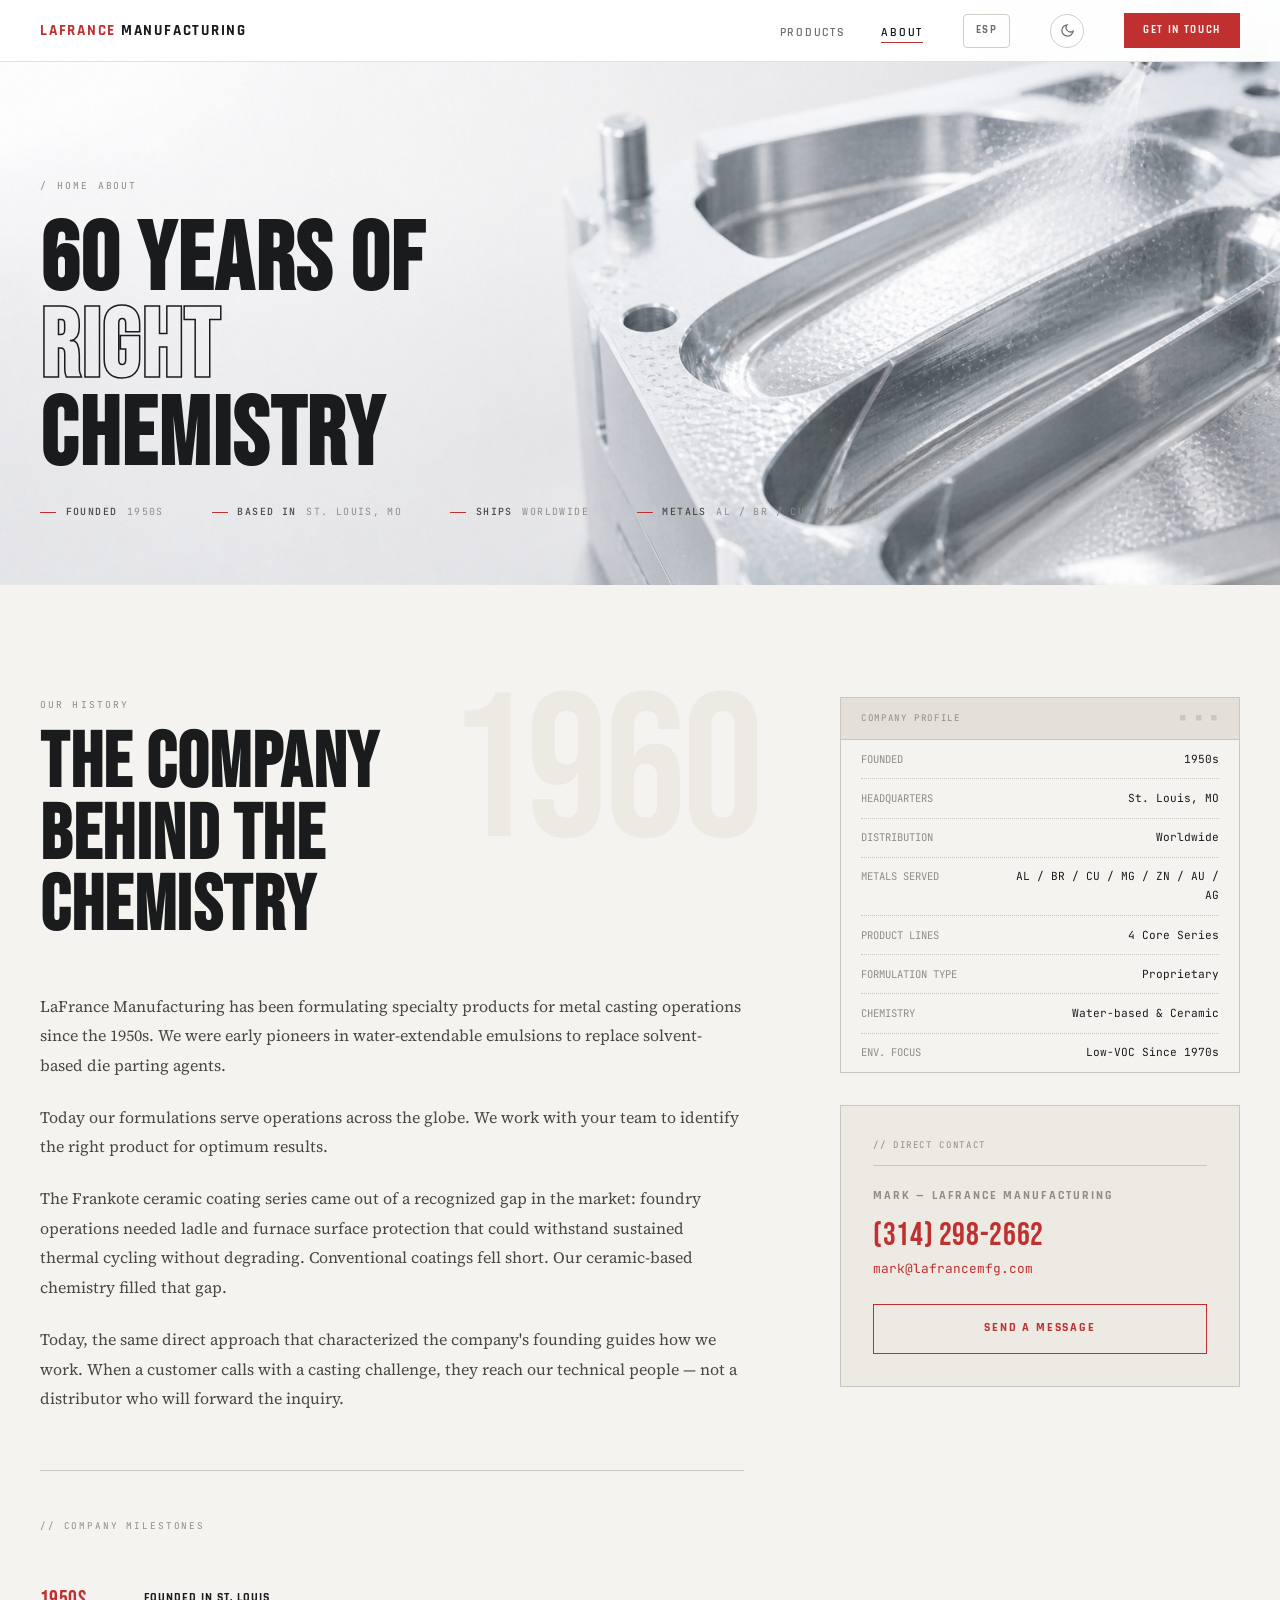
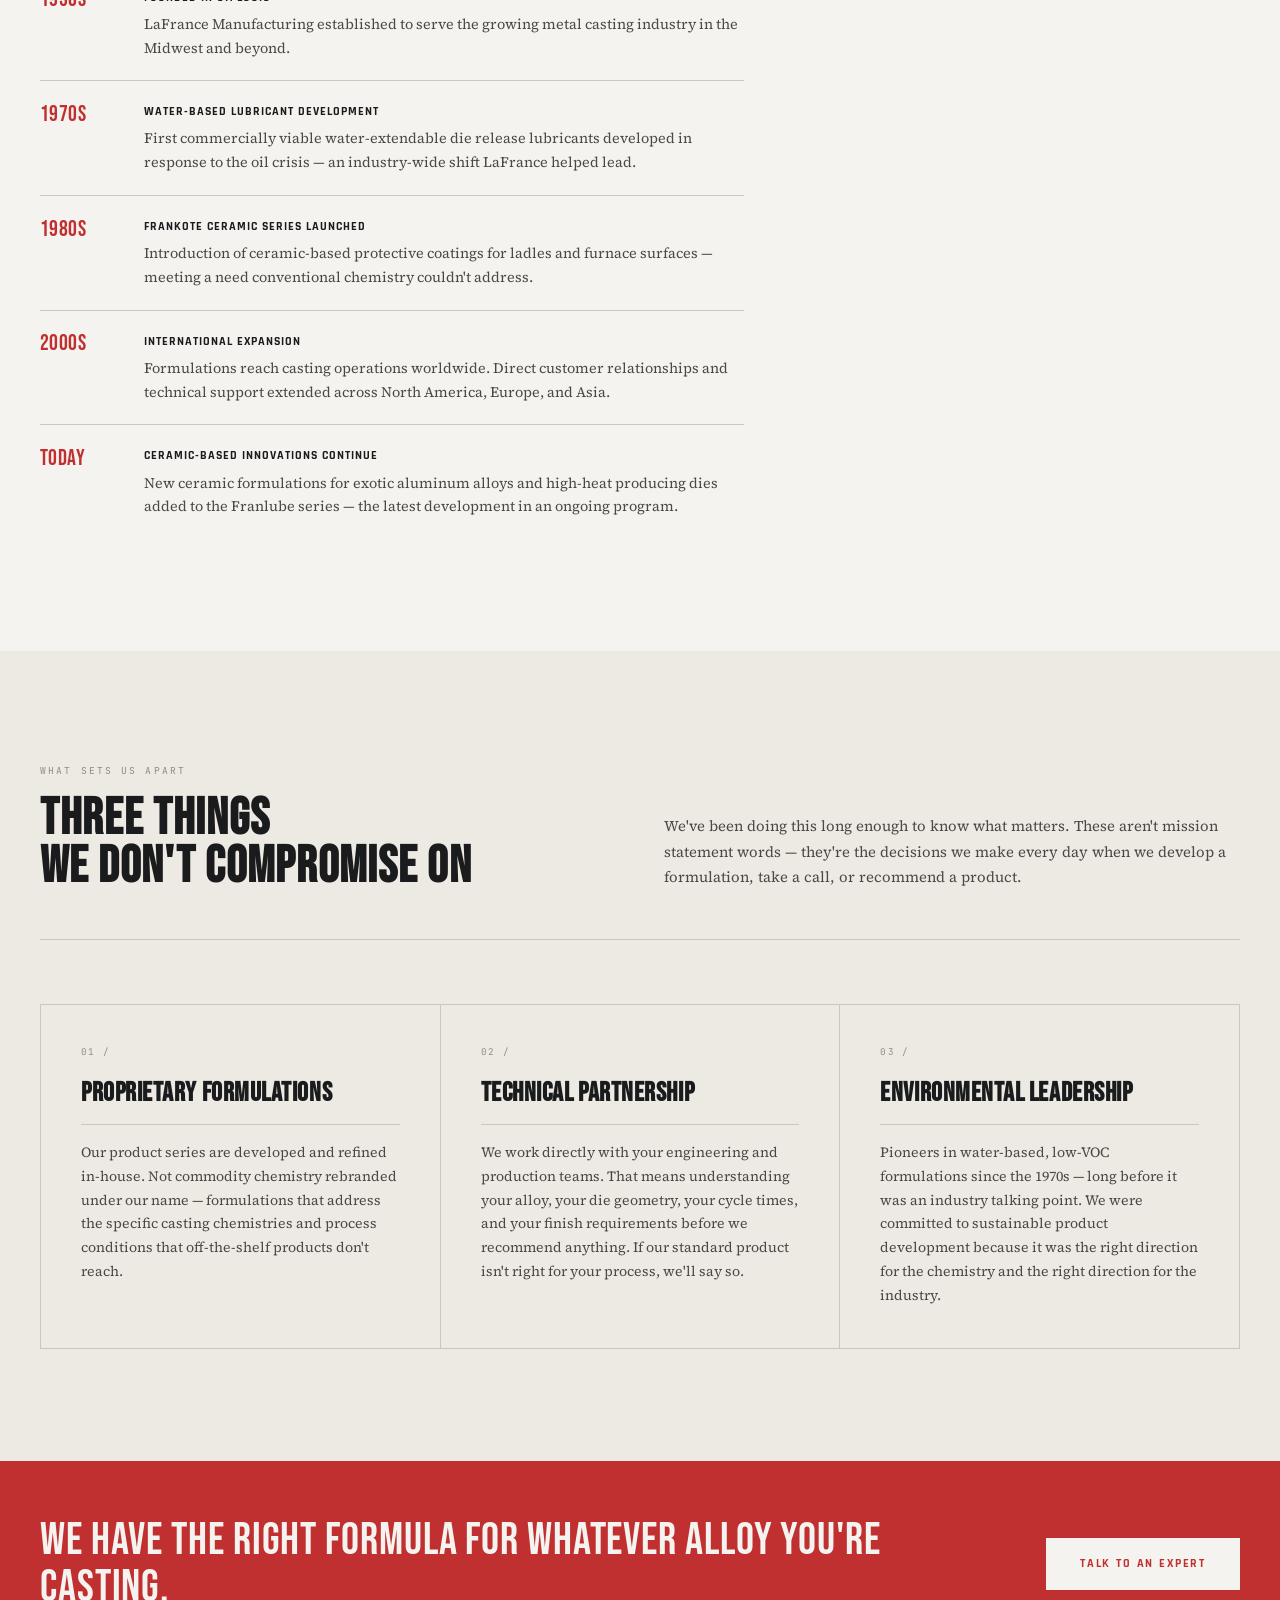
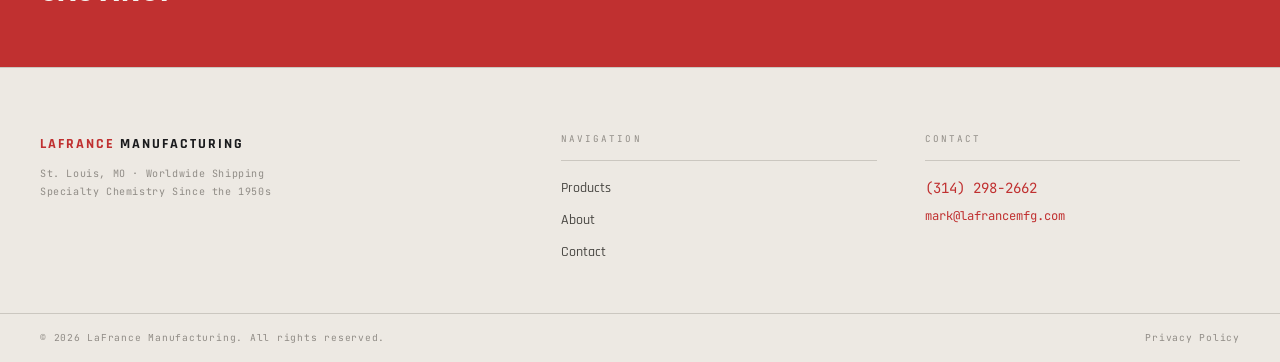
==== commit 7cfca43e: "Client copy edits: 1950s dating, gold/silver, nav cleanup, product updates - All pages: 1960s → 1950" ====
--- a/about.html
+++ b/about.html
@@ -3,8 +3,8 @@
 <head>
   <meta charset="UTF-8">
   <meta name="viewport" content="width=device-width, initial-scale=1.0">
-  <title>About LaFrance Manufacturing | 60+ Years of Foundry Chemistry — St. Louis, MO</title>
-  <meta name="description" content="LaFrance Manufacturing has formulated specialty die release lubricants and ceramic coatings for metal casting since the 1960s. A St. Louis-based manufacturer with a 60-year track record in foundry chemistry.">
+  <title>About LaFrance Manufacturing | 70+ Years of Foundry Chemistry — St. Louis, MO</title>
+  <meta name="description" content="LaFrance Manufacturing has formulated specialty die release lubricants and ceramic coatings for metal casting since the 1950s. A St. Louis-based manufacturer with a 60-year track record in foundry chemistry.">
   <meta name="keywords" content="LaFrance Manufacturing history, foundry chemical manufacturer St. Louis, specialty chemical company Missouri, die casting lubricant manufacturer, foundry chemistry company">
   <meta name="robots" content="index, follow">
   <meta name="author" content="LaFrance Manufacturing">
@@ -13,15 +13,15 @@
   <!-- Open Graph -->
   <meta property="og:type" content="website">
   <meta property="og:url" content="https://j0nmichal.github.io/lafrance/about.html">
-  <meta property="og:title" content="About LaFrance Manufacturing | 60+ Years of Foundry Chemistry">
-  <meta property="og:description" content="Founded in the 1960s in St. Louis, MO. LaFrance Manufacturing has spent six decades developing proprietary chemistry for the metal casting industry — not off-the-shelf solutions.">
+  <meta property="og:title" content="About LaFrance Manufacturing | 70+ Years of Foundry Chemistry">
+  <meta property="og:description" content="Founded in the 1950s in St. Louis, MO. LaFrance Manufacturing has spent seven decades developing proprietary chemistry for the metal casting industry — not off-the-shelf solutions.">
   <meta property="og:image" content="https://j0nmichal.github.io/lafrance/images/About-Us-Light.png">
   <meta property="og:site_name" content="LaFrance Manufacturing">
 
   <!-- Twitter Card -->
   <meta name="twitter:card" content="summary_large_image">
-  <meta name="twitter:title" content="About LaFrance Manufacturing | 60+ Years of Foundry Chemistry">
-  <meta name="twitter:description" content="Founded in the 1960s in St. Louis, MO. Six decades of proprietary chemistry for metal casting operations.">
+  <meta name="twitter:title" content="About LaFrance Manufacturing | 70+ Years of Foundry Chemistry">
+  <meta name="twitter:description" content="Founded in the 1950s in St. Louis, MO. Six decades of proprietary chemistry for metal casting operations.">
   <meta name="twitter:image" content="https://j0nmichal.github.io/lafrance/images/About-Us-Light.png">
 
   <!-- Schema.org JSON-LD -->
@@ -32,7 +32,7 @@
     "@id": "https://j0nmichal.github.io/lafrance/#organization",
     "name": "LaFrance Manufacturing",
     "url": "https://j0nmichal.github.io/lafrance/",
-    "description": "Specialty chemical manufacturer producing die release lubricants, ceramic coatings, and shot tip lubricants for metal casting operations since the 1960s.",
+    "description": "Specialty chemical manufacturer producing die release lubricants, ceramic coatings, and shot tip lubricants for metal casting operations since the 1950s.",
     "foundingDate": "1960",
     "foundingLocation": {
       "@type": "Place",
@@ -387,7 +387,6 @@
     <ul class="nav-links" role="list">
       <li><a href="products.html" data-i18n="nav.products">Products</a></li>
       <li><a href="about.html" class="active" data-i18n="nav.about">About</a></li>
-      <li><a href="contact.html" data-i18n="nav.contact">Contact</a></li>
     </ul>
     <button id="lang-toggle" aria-label="Toggle language">ESP</button>
     <button id="theme-toggle" aria-label="Toggle light/dark mode">
@@ -410,7 +409,6 @@
 <div class="nav-drawer" id="nav-drawer" aria-hidden="true">
   <a href="products.html" data-i18n="nav.products">Products</a>
   <a href="about.html" data-i18n="nav.about">About</a>
-  <a href="contact.html" data-i18n="nav.contact">Contact</a>
 </div>
 
 
@@ -426,7 +424,7 @@
         <span data-i18n="about.h1_l3">CHEMISTRY</span>
       </h1>
       <div class="hero-meta-row">
-        <span class="hero-meta-item"><strong data-i18n="about.meta1">Founded</strong> 1960s</span>
+        <span class="hero-meta-item"><strong data-i18n="about.meta1">Founded</strong> 1950s</span>
         <span class="hero-meta-item"><strong data-i18n="about.meta2">Based in</strong> St. Louis, MO</span>
         <span class="hero-meta-item"><strong data-i18n="about.meta3">Ships</strong> Worldwide</span>
         <span class="hero-meta-item"><strong data-i18n="about.meta4">Metals</strong> AL / BR / CU / MG / ZN</span>
@@ -448,8 +446,8 @@
         </header>
 
         <div class="story-body reveal d1">
-          <p data-i18n="story.p1">LaFrance Manufacturing was founded in St. Louis in the 1960s with a straightforward mission: develop the right specialty chemistry for the metal casting industry and stand behind it. Six decades later, that hasn't changed.</p>
-          <p data-i18n="story.p2">We were early pioneers in water-extendable synthetic lubricants. When the oil crisis of the late 1970s forced the die casting industry to reconsider its dependence on oil-based release agents, LaFrance was already working on commercially viable water-based formulations.</p>
+          <p data-i18n="story.p1">LaFrance Manufacturing has been formulating specialty products for metal casting operations since the 1950s. We were early pioneers in water-extendable emulsions to replace solvent-based die parting agents.</p>
+          <p data-i18n="story.p2">Today our formulations serve operations across the globe. We work with your team to identify the right product for optimum results.</p>
           <p data-i18n="story.p3">The Frankote ceramic coating series came out of a recognized gap in the market: foundry operations needed ladle and furnace surface protection that could withstand sustained thermal cycling without degrading. Conventional coatings fell short. Our ceramic-based chemistry filled that gap.</p>
           <p data-i18n="story.p4">Today, the same direct approach that characterized the company's founding guides how we work. When a customer calls with a casting challenge, they reach our technical people — not a distributor who will forward the inquiry.</p>
         </div>
@@ -457,7 +455,7 @@
         <div class="timeline reveal d2">
           <p class="timeline-label" data-i18n="tl.label">// Company milestones</p>
           <div class="tl-row">
-            <div class="tl-era">1960s</div>
+            <div class="tl-era">1950s</div>
             <div class="tl-text">
               <strong data-i18n="tl1.head">Founded in St. Louis</strong>
               <span data-i18n="tl1.text">LaFrance Manufacturing established to serve the growing metal casting industry in the Midwest and beyond.</span>
@@ -499,14 +497,14 @@
         <div class="spec-panel reveal d1" aria-label="Company profile">
           <div class="spec-panel-head" data-i18n="spec.head">COMPANY PROFILE</div>
           <div class="spec-panel-rows">
-            <div class="spec-row"><span class="spec-key">FOUNDED</span><span class="spec-val">1960s</span></div>
-            <div class="spec-row"><span class="spec-key">HEADQUARTERS</span><span class="spec-val">St. Louis, MO</span></div>
-            <div class="spec-row"><span class="spec-key">DISTRIBUTION</span><span class="spec-val">Worldwide</span></div>
-            <div class="spec-row"><span class="spec-key">METALS SERVED</span><span class="spec-val">AL / BR / CU / MG / ZN</span></div>
-            <div class="spec-row"><span class="spec-key">PRODUCT LINES</span><span class="spec-val">4 Core Series</span></div>
-            <div class="spec-row"><span class="spec-key">FORMULATION TYPE</span><span class="spec-val">Proprietary</span></div>
-            <div class="spec-row"><span class="spec-key">CHEMISTRY</span><span class="spec-val">Water-based &amp; Ceramic</span></div>
-            <div class="spec-row"><span class="spec-key">ENV. FOCUS</span><span class="spec-val">Low-VOC Since 1970s</span></div>
+            <div class="spec-row"><span class="spec-key" data-i18n="spec.founded">FOUNDED</span><span class="spec-val">1950s</span></div>
+            <div class="spec-row"><span class="spec-key" data-i18n="spec.hq">HEADQUARTERS</span><span class="spec-val">St. Louis, MO</span></div>
+            <div class="spec-row"><span class="spec-key" data-i18n="spec.dist">DISTRIBUTION</span><span class="spec-val" data-i18n="spec.dist_val">Worldwide</span></div>
+            <div class="spec-row"><span class="spec-key" data-i18n="spec.metals">METALS SERVED</span><span class="spec-val">AL / BR / CU / MG / ZN / AU / AG</span></div>
+            <div class="spec-row"><span class="spec-key" data-i18n="spec.lines">PRODUCT LINES</span><span class="spec-val" data-i18n="spec.lines_val">4 Core Series</span></div>
+            <div class="spec-row"><span class="spec-key" data-i18n="spec.form_type">FORMULATION TYPE</span><span class="spec-val" data-i18n="spec.form_val">Proprietary</span></div>
+            <div class="spec-row"><span class="spec-key" data-i18n="spec.chem">CHEMISTRY</span><span class="spec-val" data-i18n="spec.chem_val">Water-based &amp; Ceramic</span></div>
+            <div class="spec-row"><span class="spec-key" data-i18n="spec.env">ENV. FOCUS</span><span class="spec-val" data-i18n="spec.env_val">Low-VOC Since 1970s</span></div>
           </div>
         </div>
 
@@ -560,7 +558,7 @@
 
 <!-- ── Callout ───────────────────────────────────────────────── -->
 <div class="callout-strip reveal">
-  <blockquote data-i18n="callout.quote">The right product starts with the right conversation.</blockquote>
+  <blockquote data-i18n="callout.quote">We have the right formula for whatever alloy you're casting.</blockquote>
   <a href="contact.html" class="btn btn-invert" data-i18n="callout.btn">Talk to an Expert</a>
 </div>
 
@@ -570,7 +568,7 @@
   <div class="footer-body">
     <div>
       <p class="footer-logo"><strong>LAFRANCE</strong> Manufacturing</p>
-      <p class="footer-tagline">St. Louis, MO · Worldwide Shipping<br>Specialty Chemistry Since the 1960s</p>
+      <p class="footer-tagline">St. Louis, MO · Worldwide Shipping<br>Specialty Chemistry Since the 1950s</p>
     </div>
     <div>
       <p class="footer-col-head" data-i18n="footer.nav_head">Navigation</p>
@@ -629,8 +627,8 @@
     'story.h2_l1':   ['THE COMPANY','LA EMPRESA'],
     'story.h2_l2':   ['BEHIND THE','DETRÁS DE'],
     'story.h2_l3':   ['CHEMISTRY','LA QUÍMICA'],
-    'story.p1':      ['LaFrance Manufacturing was founded in St. Louis in the 1960s with a straightforward mission: develop the right specialty chemistry for the metal casting industry and stand behind it. Six decades later, that hasn\'t changed.','LaFrance Manufacturing fue fundada en St. Louis en los años 60 con una misión clara: desarrollar la química especializada correcta para la industria de fundición de metales y respaldarla. Seis décadas después, eso no ha cambiado.'],
-    'story.p2':      ['We were early pioneers in water-extendable synthetic lubricants. When the oil crisis of the late 1970s forced the die casting industry to reconsider its dependence on oil-based release agents, LaFrance was already working on commercially viable water-based formulations.','Fuimos pioneros en lubricantes sintéticos a base de agua. Cuando la crisis del petróleo de los años 70 obligó a la industria a reconsiderar su dependencia de los agentes desmoldantes a base de aceite, LaFrance ya trabajaba en formulaciones viables a base de agua.'],
+    'story.p1':      ['LaFrance Manufacturing has been formulating specialty products for metal casting operations since the 1950s. We were early pioneers in water-extendable emulsions to replace solvent-based die parting agents.','LaFrance Manufacturing ha formulado productos especiales para operaciones de fundición de metales desde los años 50. Fuimos pioneros en emulsiones a base de agua para reemplazar los agentes desmoldantes a base de solvente.'],
+    'story.p2':      ['Today our formulations serve operations across the globe. We work with your team to identify the right product for optimum results.','Hoy nuestras formulaciones sirven a operaciones en todo el mundo. Trabajamos con su equipo para identificar el producto correcto para obtener resultados óptimos.'],
     'story.p3':      ['The Frankote ceramic coating series came out of a recognized gap in the market: foundry operations needed ladle and furnace surface protection that could withstand sustained thermal cycling without degrading. Conventional coatings fell short. Our ceramic-based chemistry filled that gap.','La serie de recubrimientos cerámicos Frankote surgió de una brecha reconocida: las fundiciones necesitaban protección de superficies de cucharas y hornos que resistiera ciclos térmicos sostenidos sin degradarse. Los recubrimientos convencionales no eran suficientes. Nuestra química cerámica llenó ese vacío.'],
     'story.p4':      ['Today, the same direct approach that characterized the company\'s founding guides how we work. When a customer calls with a casting challenge, they reach our technical people — not a distributor who will forward the inquiry.','Hoy, el mismo enfoque directo que caracterizó la fundación de la empresa guía nuestra forma de trabajar. Cuando un cliente llama con un desafío de fundición, llega a nuestro personal técnico, no a un distribuidor que reenvíe la consulta.'],
     'tl.label':      ['// Company milestones','// Hitos de la empresa'],
@@ -646,7 +644,20 @@
     'tl5.head':      ['Ceramic-based innovations continue','Las innovaciones cerámicas continúan'],
     'tl5.text':      ['New ceramic formulations for exotic aluminum alloys and high-heat producing dies added to the Franlube series — the latest development in an ongoing program.','Nuevas formulaciones cerámicas para aleaciones de aluminio exóticas y moldes de alta generación de calor se añaden a la serie Franlube — el último avance en un programa continuo.'],
     // Spec & contact
-    'spec.head':     ['COMPANY PROFILE','PERFIL DE LA EMPRESA'],
+    'spec.head':      ['COMPANY PROFILE',    'PERFIL DE LA EMPRESA'],
+    'spec.founded':   ['FOUNDED',            'FUNDADA'],
+    'spec.hq':        ['HEADQUARTERS',       'SEDE CENTRAL'],
+    'spec.dist':      ['DISTRIBUTION',       'DISTRIBUCIÓN'],
+    'spec.dist_val':  ['Worldwide',          'Mundial'],
+    'spec.metals':    ['METALS SERVED',      'METALES ATENDIDOS'],
+    'spec.lines':     ['PRODUCT LINES',      'LÍNEAS DE PRODUCTO'],
+    'spec.lines_val': ['4 Core Series',      '4 Series Principales'],
+    'spec.form_type': ['FORMULATION TYPE',   'TIPO DE FORMULACIÓN'],
+    'spec.form_val':  ['Proprietary',        'Propietaria'],
+    'spec.chem':      ['CHEMISTRY',          'QUÍMICA'],
+    'spec.chem_val':  ['Water-based & Ceramic','A base de agua y Cerámica'],
+    'spec.env':       ['ENV. FOCUS',         'ENFOQUE AMBIENTAL'],
+    'spec.env_val':   ['Low-VOC Since 1970s','Bajo COV Desde los 70s'],
     'dc.head':       ['// Direct Contact','// Contacto Directo'],
     'dc.send':       ['Send a Message','Enviar un Mensaje'],
     // Pillars
@@ -661,7 +672,7 @@
     'pillar3.title': ['ENVIRONMENTAL LEADERSHIP','LIDERAZGO AMBIENTAL'],
     'pillar3.desc':  ["Pioneers in water-based, low-VOC formulations since the 1970s — long before it was an industry talking point. We were committed to sustainable product development because it was the right direction for the chemistry and the right direction for the industry.",'Pioneros en formulaciones a base de agua y bajo contenido de COV desde los años 70, mucho antes de que fuera un tema de conversación en la industria. Nos comprometimos con el desarrollo sostenible porque era la dirección correcta para la química y para la industria.'],
     // Callout
-    'callout.quote': ['The right product starts with the right conversation.','El producto correcto comienza con la conversación correcta.'],
+    'callout.quote': ['We have the right formula for whatever alloy you\'re casting.','Tenemos la fórmula correcta para cualquier aleación que funda.'],
     'callout.btn':   ['Talk to an Expert','Hablar con un Experto'],
     // Footer
     'footer.nav_head':     ['Navigation','Navegación'],
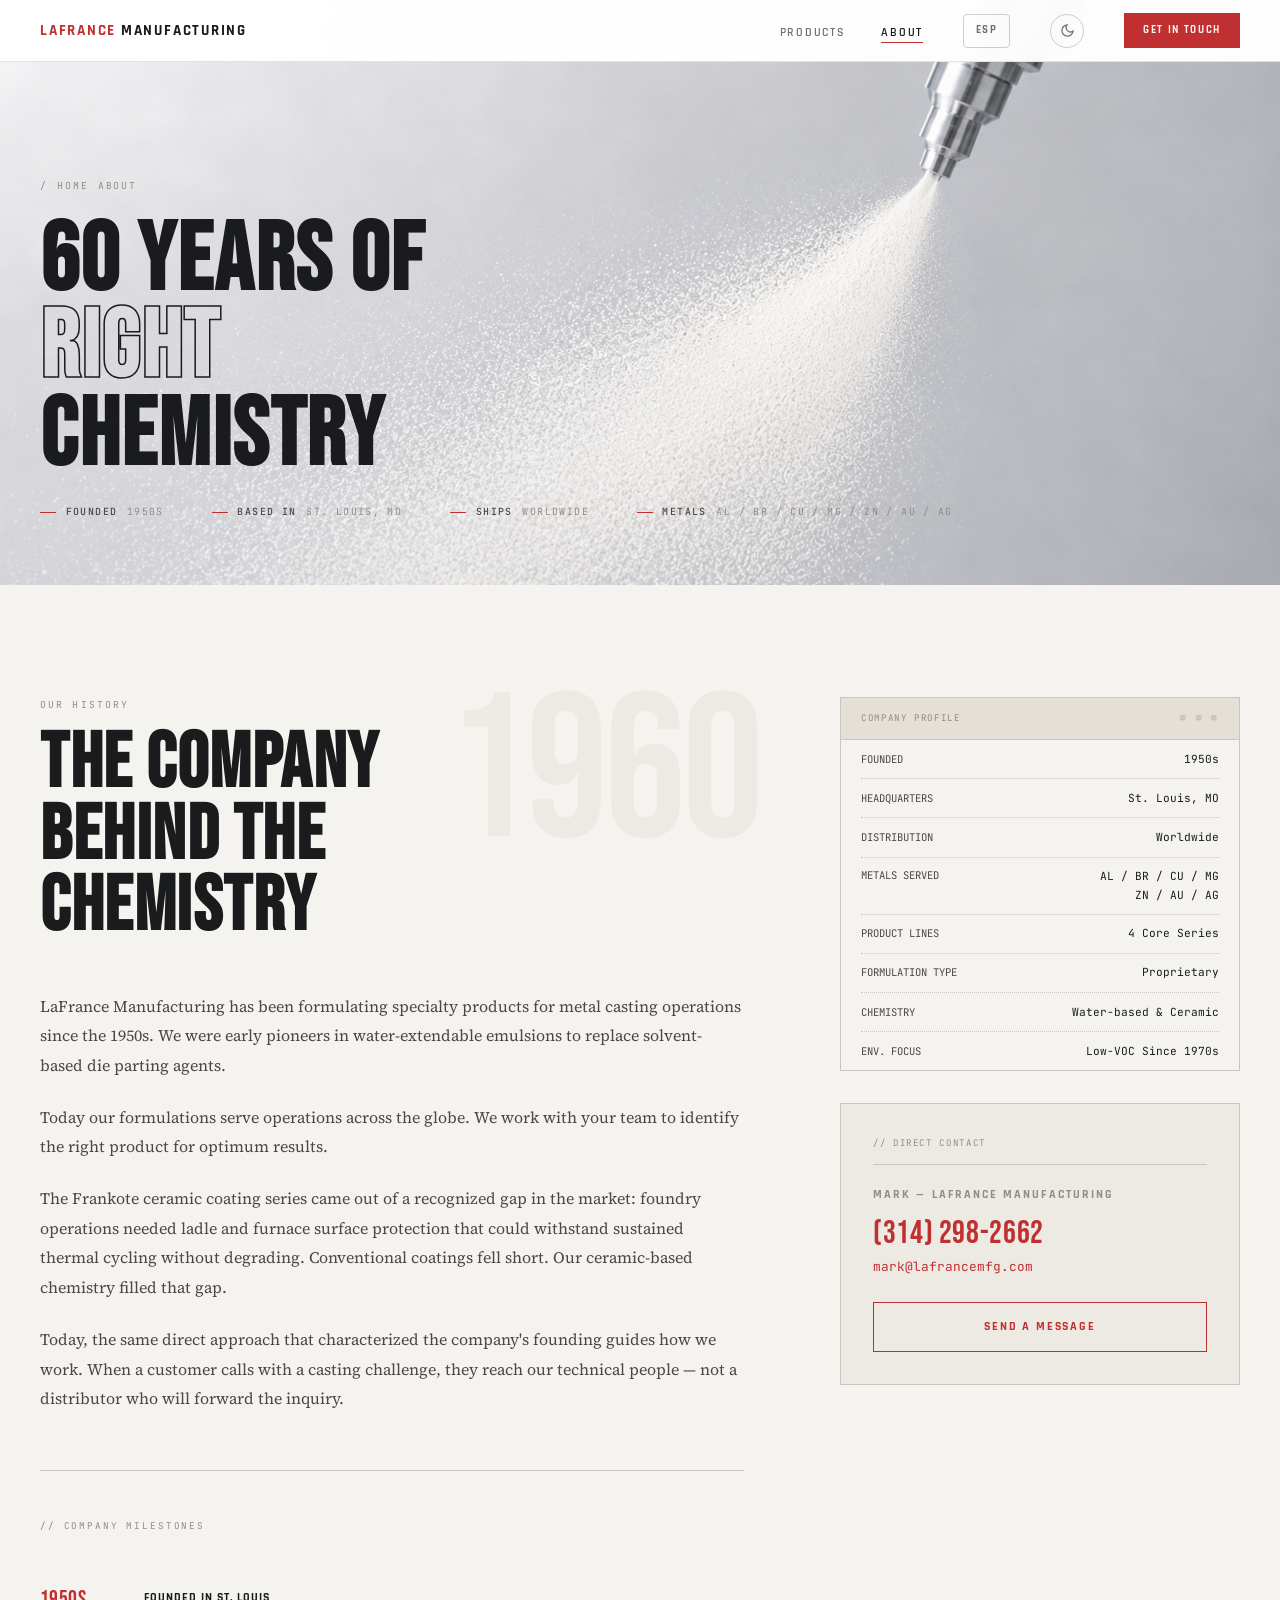
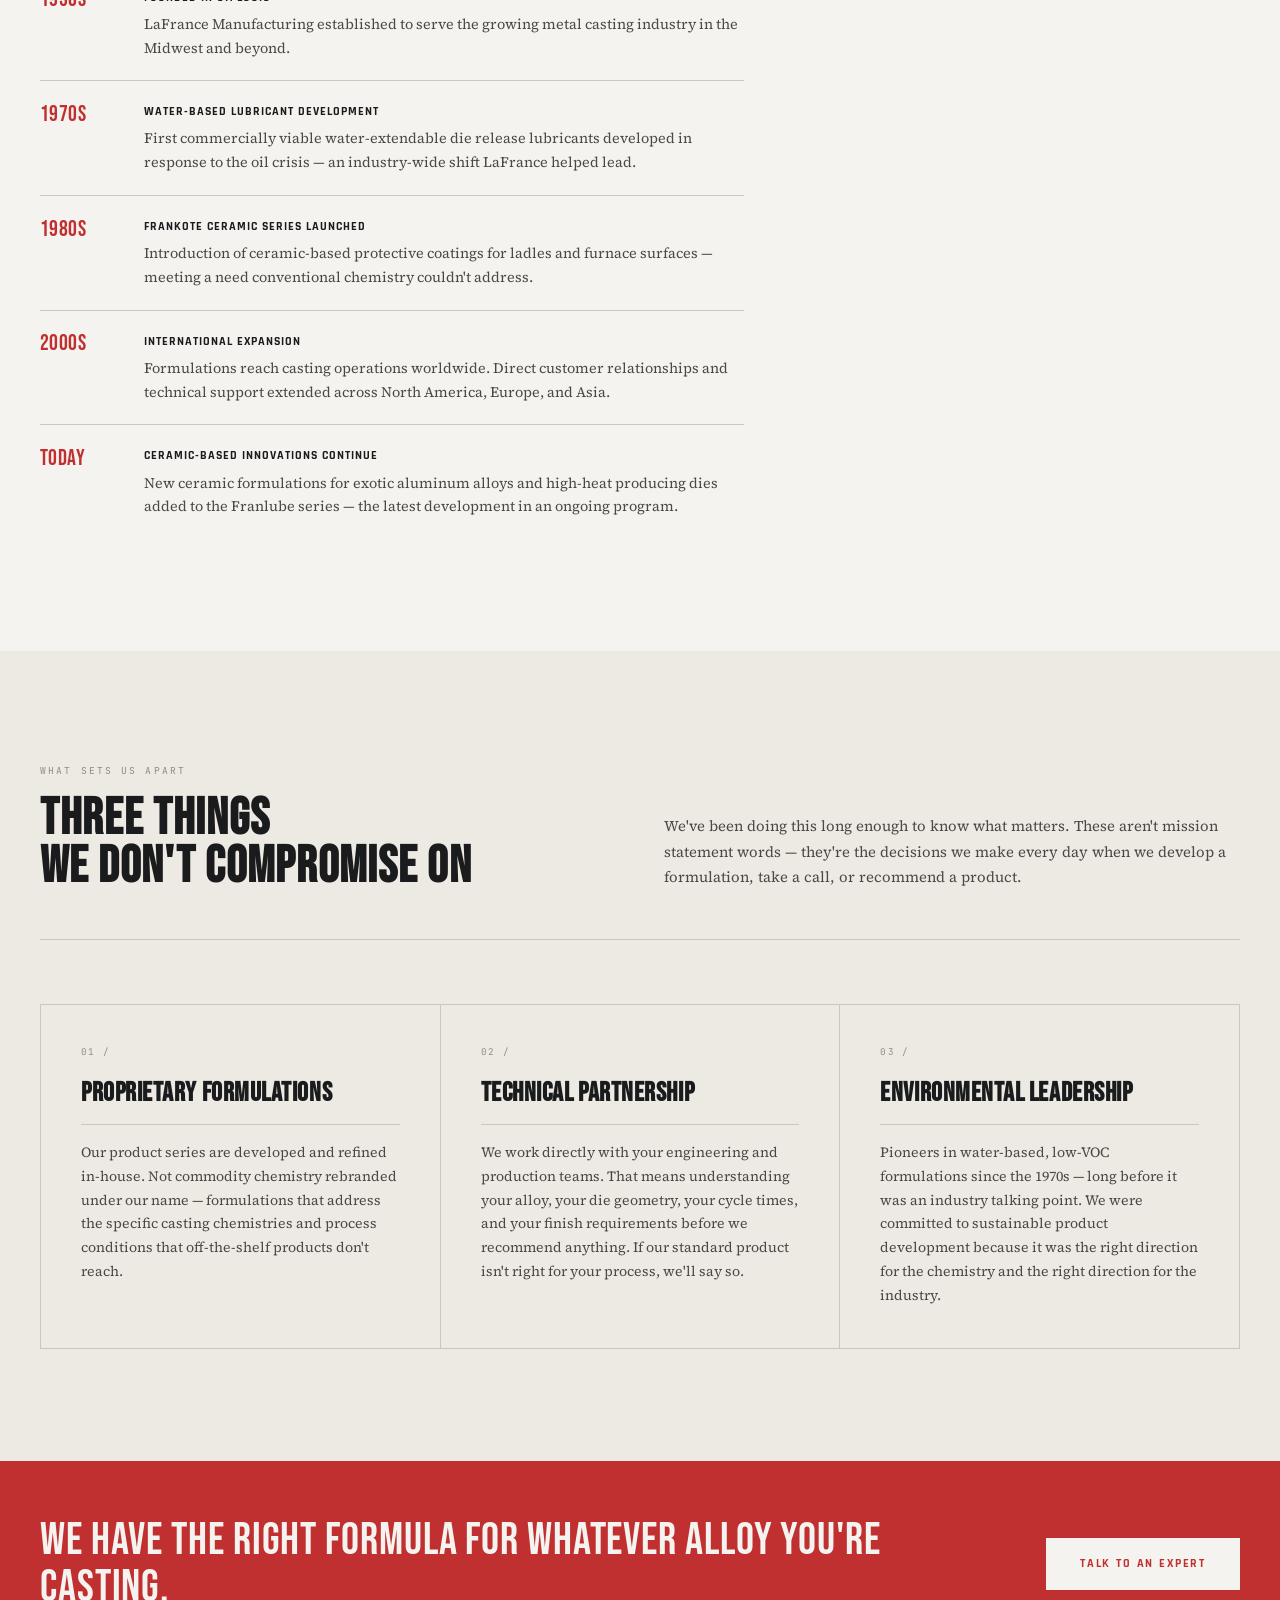
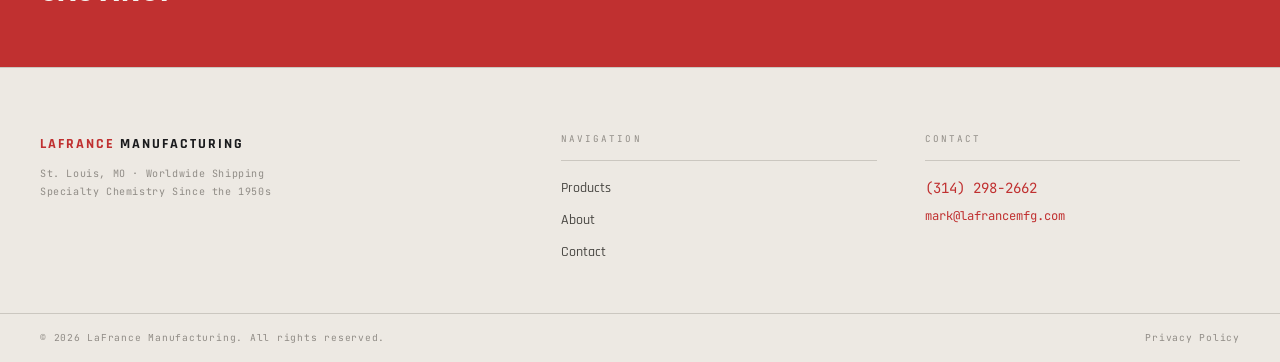
==== commit d31ef9db: "Split METALS SERVED spec row to 4+3 layout; comprehensive mobile polish - METALS SERVED split: AL/BR" ====
--- a/about.html
+++ b/about.html
@@ -376,6 +376,12 @@
     @media (max-width: 720px) {
       .pillars-list { grid-template-columns: 1fr; }
       .hero-meta-row { gap: 1.5rem; }
+    }
+    @media (max-width: 540px) {
+      .hero-meta-row { flex-direction: column; gap: 0.75rem; }
+      .tl-row { grid-template-columns: 64px 1fr; gap: 1rem; }
+      .pillar { padding: 1.75rem 1.25rem; }
+      .direct-contact { padding: 1.75rem 1.25rem; }
     }
   </style>
 </head>
@@ -427,7 +433,7 @@
         <span class="hero-meta-item"><strong data-i18n="about.meta1">Founded</strong> 1950s</span>
         <span class="hero-meta-item"><strong data-i18n="about.meta2">Based in</strong> St. Louis, MO</span>
         <span class="hero-meta-item"><strong data-i18n="about.meta3">Ships</strong> Worldwide</span>
-        <span class="hero-meta-item"><strong data-i18n="about.meta4">Metals</strong> AL / BR / CU / MG / ZN</span>
+        <span class="hero-meta-item"><strong data-i18n="about.meta4">Metals</strong> AL / BR / CU / MG / ZN / AU / AG</span>
       </div>
     </div>
   </div>
@@ -500,7 +506,7 @@
             <div class="spec-row"><span class="spec-key" data-i18n="spec.founded">FOUNDED</span><span class="spec-val">1950s</span></div>
             <div class="spec-row"><span class="spec-key" data-i18n="spec.hq">HEADQUARTERS</span><span class="spec-val">St. Louis, MO</span></div>
             <div class="spec-row"><span class="spec-key" data-i18n="spec.dist">DISTRIBUTION</span><span class="spec-val" data-i18n="spec.dist_val">Worldwide</span></div>
-            <div class="spec-row"><span class="spec-key" data-i18n="spec.metals">METALS SERVED</span><span class="spec-val">AL / BR / CU / MG / ZN / AU / AG</span></div>
+            <div class="spec-row spec-row--metals"><span class="spec-key" data-i18n="spec.metals">METALS SERVED</span><span class="spec-val">AL / BR / CU / MG<br>ZN / AU / AG</span></div>
             <div class="spec-row"><span class="spec-key" data-i18n="spec.lines">PRODUCT LINES</span><span class="spec-val" data-i18n="spec.lines_val">4 Core Series</span></div>
             <div class="spec-row"><span class="spec-key" data-i18n="spec.form_type">FORMULATION TYPE</span><span class="spec-val" data-i18n="spec.form_val">Proprietary</span></div>
             <div class="spec-row"><span class="spec-key" data-i18n="spec.chem">CHEMISTRY</span><span class="spec-val" data-i18n="spec.chem_val">Water-based &amp; Ceramic</span></div>
--- a/style.css
+++ b/style.css
@@ -380,7 +380,7 @@
 .spec-key {
   font-family: var(--f-mono);
   font-size: 0.66rem;
-  color: var(--text-muted);
+  color: var(--text-2);
   white-space: nowrap;
   min-width: 130px;
   flex-shrink: 0;
@@ -391,7 +391,9 @@
   color: var(--text);
   margin-left: auto;
   text-align: right;
-}
+  line-height: 1.65;
+}
+.spec-row--metals { align-items: flex-start; }
 
 /* ── Section label + hed pattern ─────────────────────────────── */
 .sh { margin-bottom: 4rem; }
@@ -517,6 +519,9 @@
   :root { --pad: 1.25rem; }
   .footer-body { grid-template-columns: 1fr; }
   .footer-body > :first-child { grid-column: auto; }
+  .callout-strip .btn { width: 100%; text-align: center; justify-content: center; }
+  .spec-panel { padding: 1.25rem; }
+  .spec-key { min-width: 100px; }
 }
 
 /* ── Light mode ───────────────────────────────────────────────── */
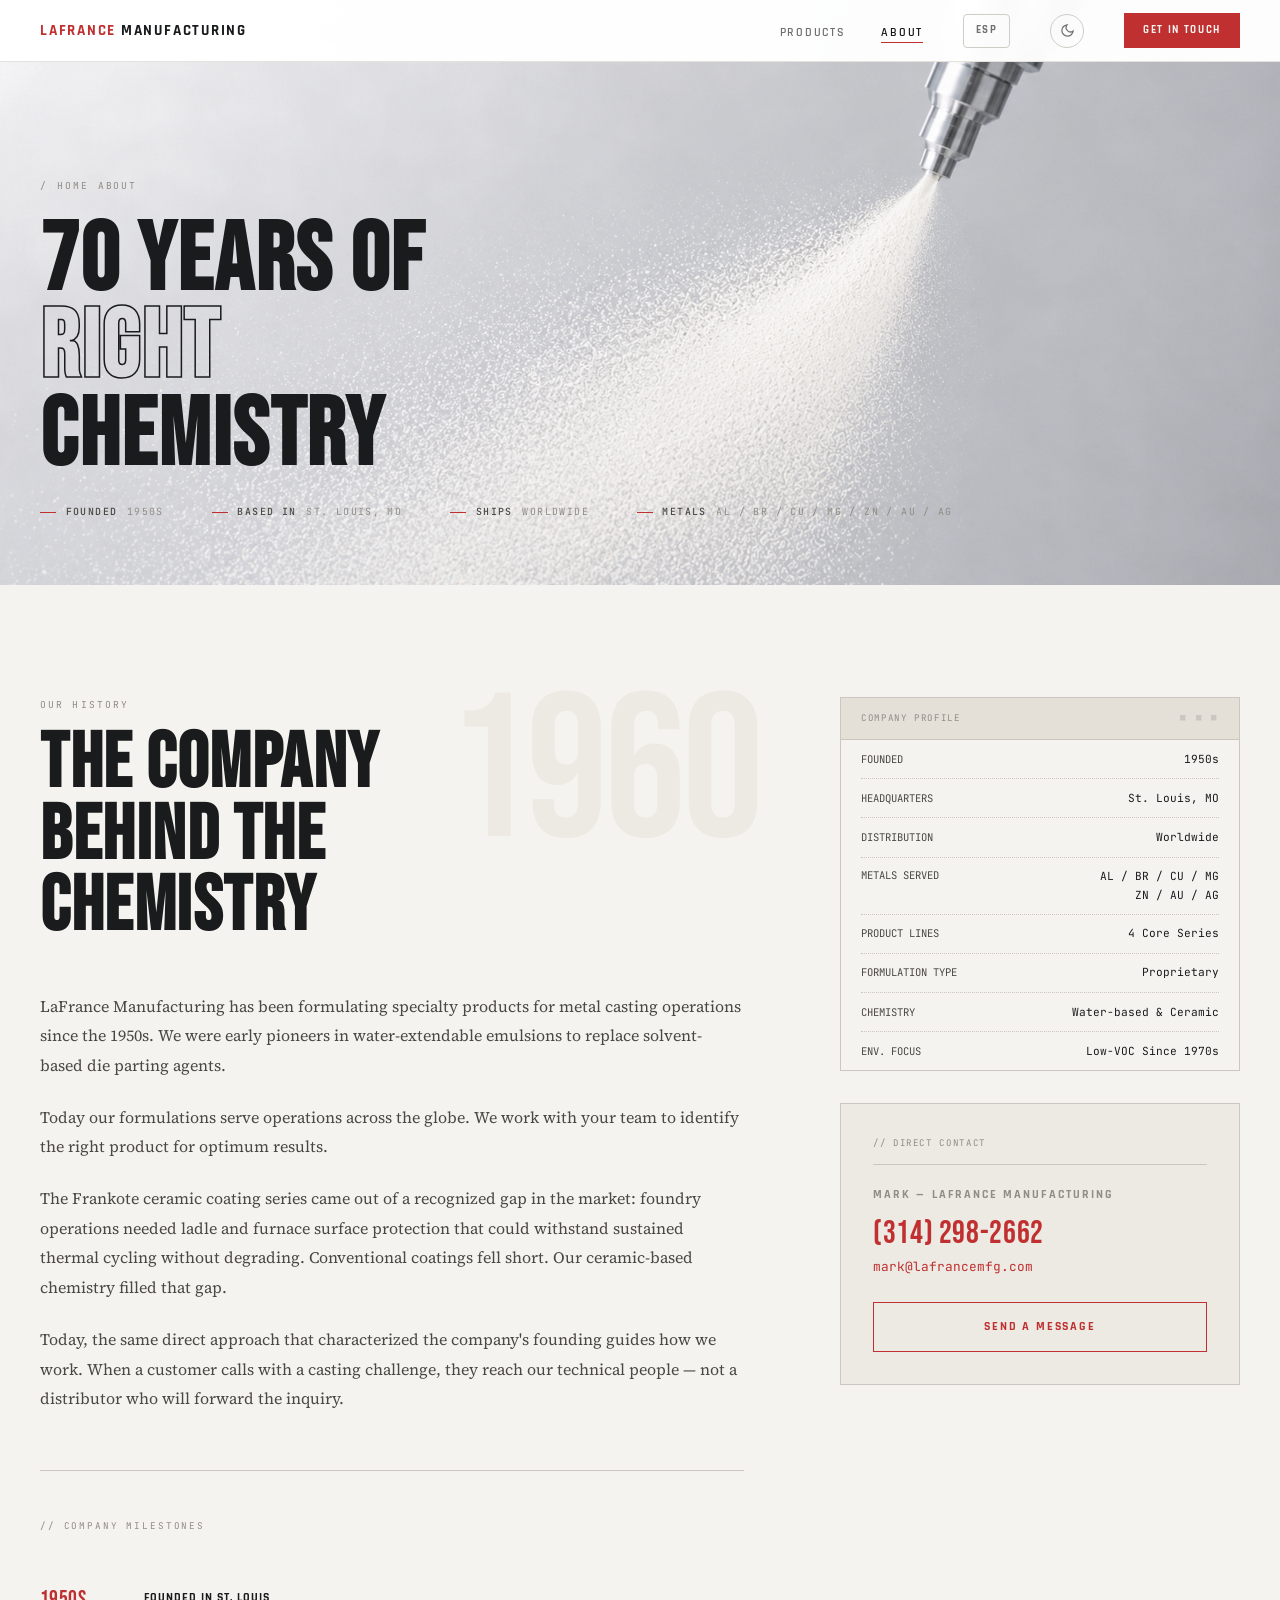
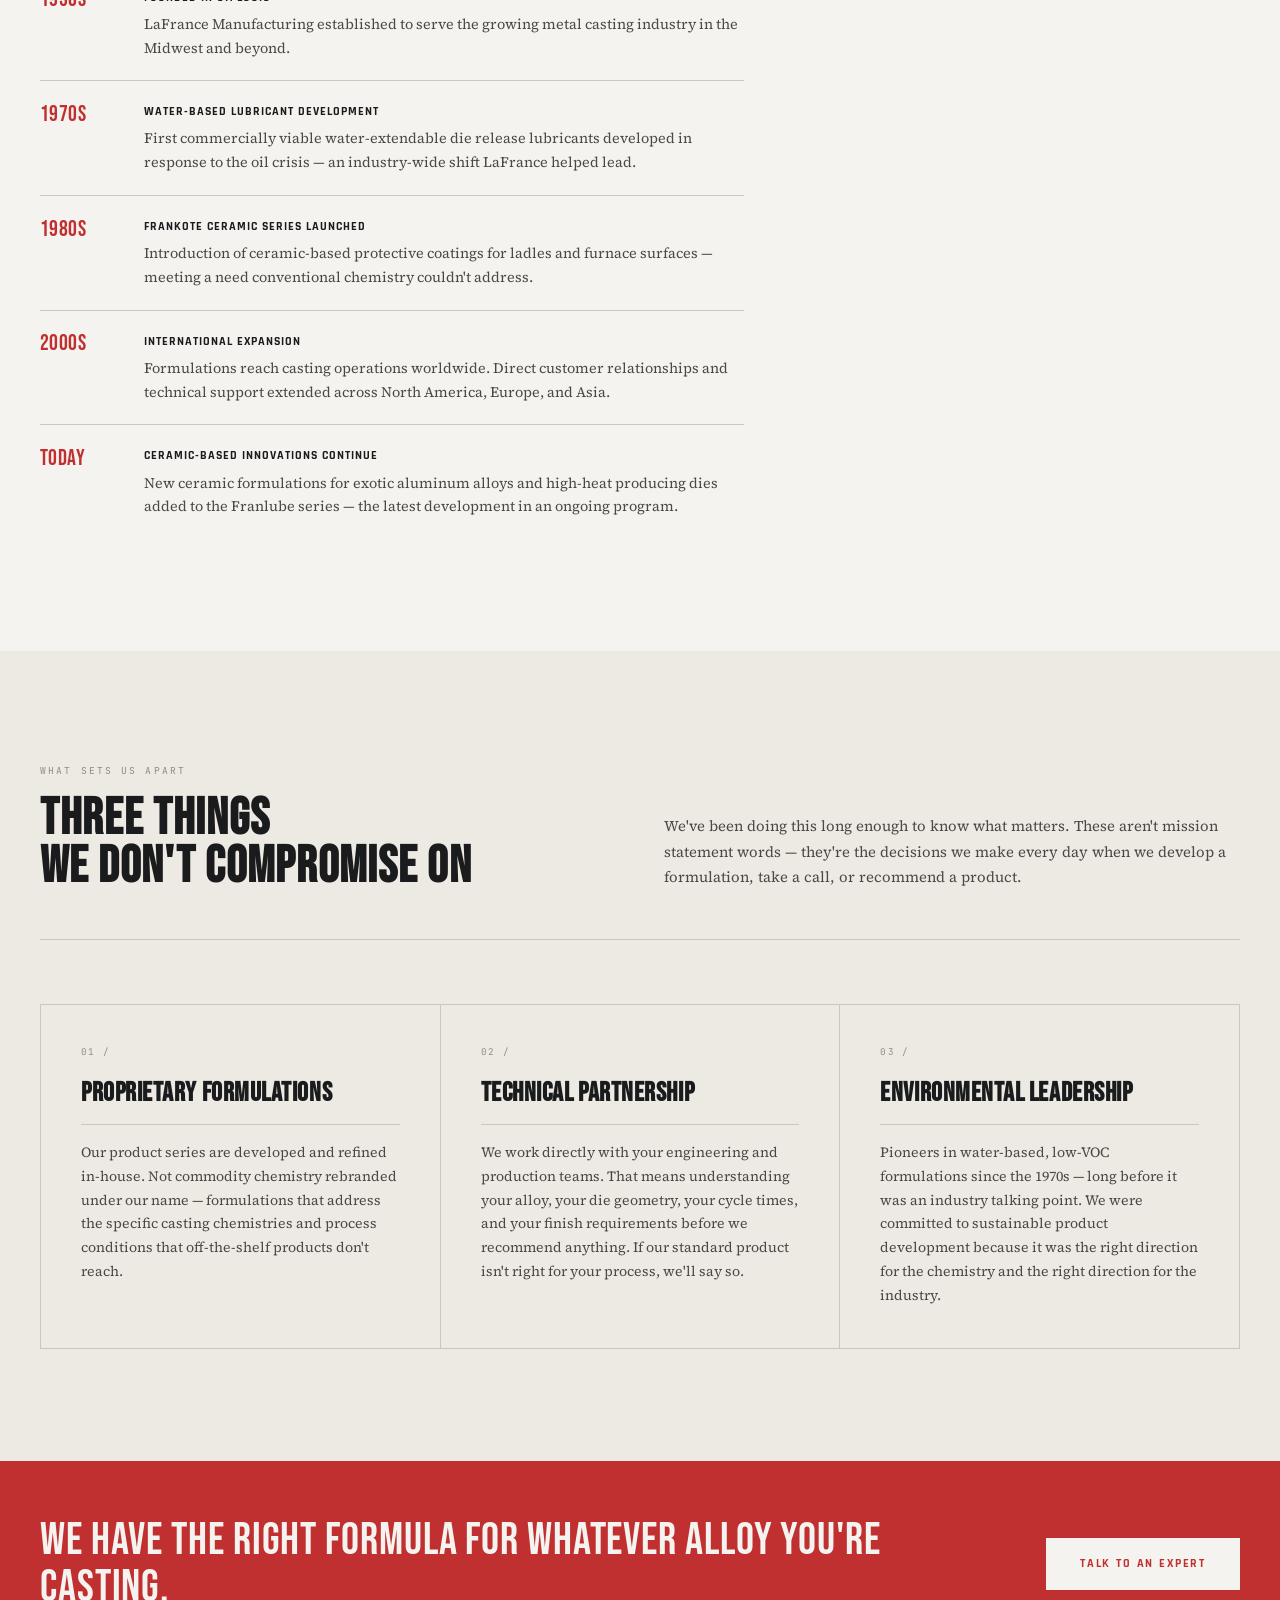
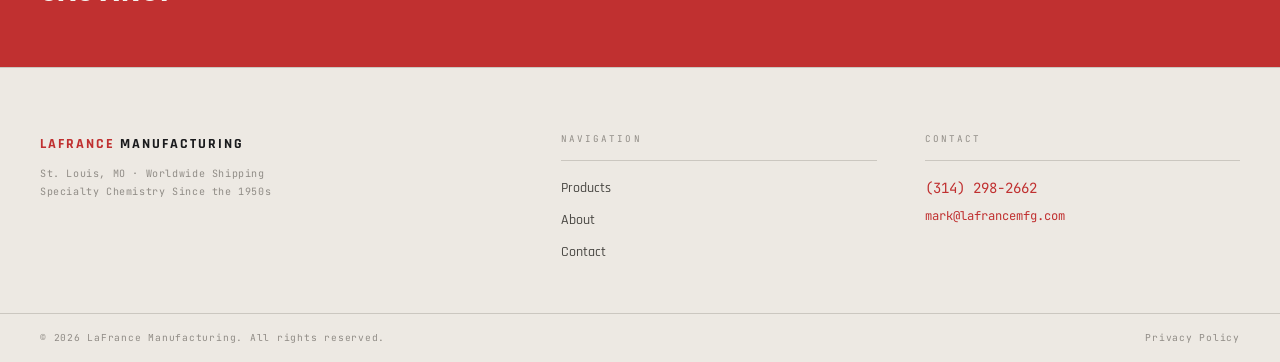
==== commit accf6b2e: "Apply client Spanish copy edits + align years to 70+ sitewide - hero.line2 'TO' now translates to 'P" ====
--- a/about.html
+++ b/about.html
@@ -4,7 +4,7 @@
   <meta charset="UTF-8">
   <meta name="viewport" content="width=device-width, initial-scale=1.0">
   <title>About LaFrance Manufacturing | 70+ Years of Foundry Chemistry — St. Louis, MO</title>
-  <meta name="description" content="LaFrance Manufacturing has formulated specialty die release lubricants and ceramic coatings for metal casting since the 1950s. A St. Louis-based manufacturer with a 60-year track record in foundry chemistry.">
+  <meta name="description" content="LaFrance Manufacturing has formulated specialty die release lubricants and ceramic coatings for metal casting since the 1950s. A St. Louis-based manufacturer with a 70+ year track record in foundry chemistry.">
   <meta name="keywords" content="LaFrance Manufacturing history, foundry chemical manufacturer St. Louis, specialty chemical company Missouri, die casting lubricant manufacturer, foundry chemistry company">
   <meta name="robots" content="index, follow">
   <meta name="author" content="LaFrance Manufacturing">
@@ -15,14 +15,14 @@
   <meta property="og:url" content="https://j0nmichal.github.io/lafrance/about.html">
   <meta property="og:title" content="About LaFrance Manufacturing | 70+ Years of Foundry Chemistry">
   <meta property="og:description" content="Founded in the 1950s in St. Louis, MO. LaFrance Manufacturing has spent seven decades developing proprietary chemistry for the metal casting industry — not off-the-shelf solutions.">
-  <meta property="og:image" content="https://j0nmichal.github.io/lafrance/images/About-Us-Light.png">
+  <meta property="og:image" content="https://j0nmichal.github.io/lafrance/images/lafrance-manufacturing-history-foundry-chemistry-70-years.png">
   <meta property="og:site_name" content="LaFrance Manufacturing">
 
   <!-- Twitter Card -->
   <meta name="twitter:card" content="summary_large_image">
   <meta name="twitter:title" content="About LaFrance Manufacturing | 70+ Years of Foundry Chemistry">
   <meta name="twitter:description" content="Founded in the 1950s in St. Louis, MO. Six decades of proprietary chemistry for metal casting operations.">
-  <meta name="twitter:image" content="https://j0nmichal.github.io/lafrance/images/About-Us-Light.png">
+  <meta name="twitter:image" content="https://j0nmichal.github.io/lafrance/images/lafrance-manufacturing-history-foundry-chemistry-70-years.png">
 
   <!-- Schema.org JSON-LD -->
   <script type="application/ld+json">
@@ -84,10 +84,10 @@
       background-color: #0c0b09;
       background-size: cover;
       background-position: center 30%;
-      background-image: url('images/About-Us-Dark.png');
+      background-image: url('images/lafrance-manufacturing-history-foundry-chemistry-70-years-dark.png');
     }
     html.light .hero-img {
-      background-image: url('images/About-Us-Light.png');
+      background-image: url('images/lafrance-manufacturing-history-foundry-chemistry-70-years.png');
     }
     .hero-img::before {
       content: '';
@@ -425,7 +425,7 @@
     <div class="w reveal">
       <div class="hero-breadcrumb"><a href="index.html">Home</a> About</div>
       <h1 class="hero-hed" id="about-hed">
-        <span data-i18n="about.h1_l1">60 YEARS OF</span><br>
+        <span data-i18n="about.h1_l1">70 YEARS OF</span><br>
         <span class="stroke" data-i18n="about.h1_l2">RIGHT</span><br>
         <span data-i18n="about.h1_l3">CHEMISTRY</span>
       </h1>
@@ -621,7 +621,7 @@
     'nav.contact':   ['Contact','Contacto'],
     'nav.get_in_touch': ['Get in Touch','Contáctenos'],
     // Hero
-    'about.h1_l1':   ['60 YEARS OF','60 AÑOS DE'],
+    'about.h1_l1':   ['70 YEARS OF','70 AÑOS DE'],
     'about.h1_l2':   ['RIGHT','LA QUÍMICA'],
     'about.h1_l3':   ['CHEMISTRY','CORRECTA'],
     'about.meta1':   ['Founded','Fundada'],
@@ -678,7 +678,7 @@
     'pillar3.title': ['ENVIRONMENTAL LEADERSHIP','LIDERAZGO AMBIENTAL'],
     'pillar3.desc':  ["Pioneers in water-based, low-VOC formulations since the 1970s — long before it was an industry talking point. We were committed to sustainable product development because it was the right direction for the chemistry and the right direction for the industry.",'Pioneros en formulaciones a base de agua y bajo contenido de COV desde los años 70, mucho antes de que fuera un tema de conversación en la industria. Nos comprometimos con el desarrollo sostenible porque era la dirección correcta para la química y para la industria.'],
     // Callout
-    'callout.quote': ['We have the right formula for whatever alloy you\'re casting.','Tenemos la fórmula correcta para cualquier aleación que funda.'],
+    'callout.quote': ['We have the right formula for whatever alloy you\'re casting.','Tenemos la fórmula correcta para cualquier aleación que fundas.'],
     'callout.btn':   ['Talk to an Expert','Hablar con un Experto'],
     // Footer
     'footer.nav_head':     ['Navigation','Navegación'],
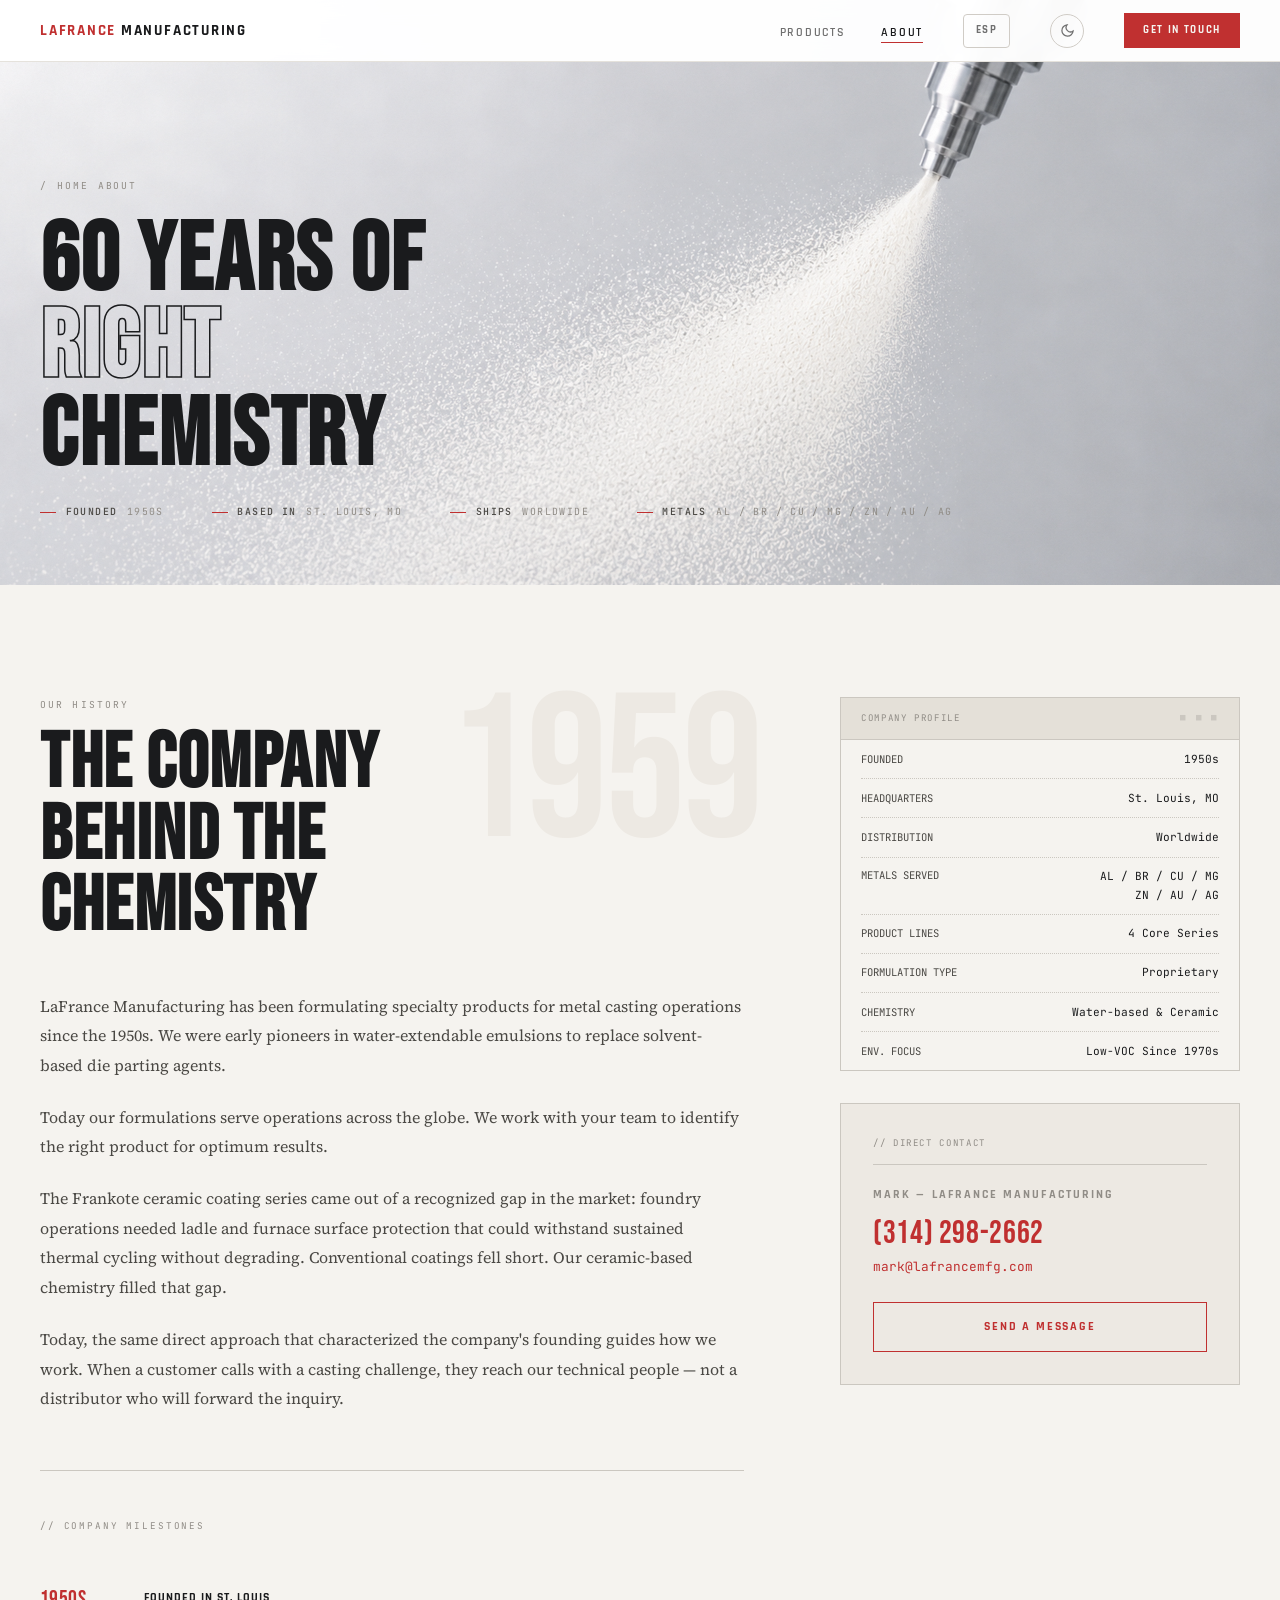
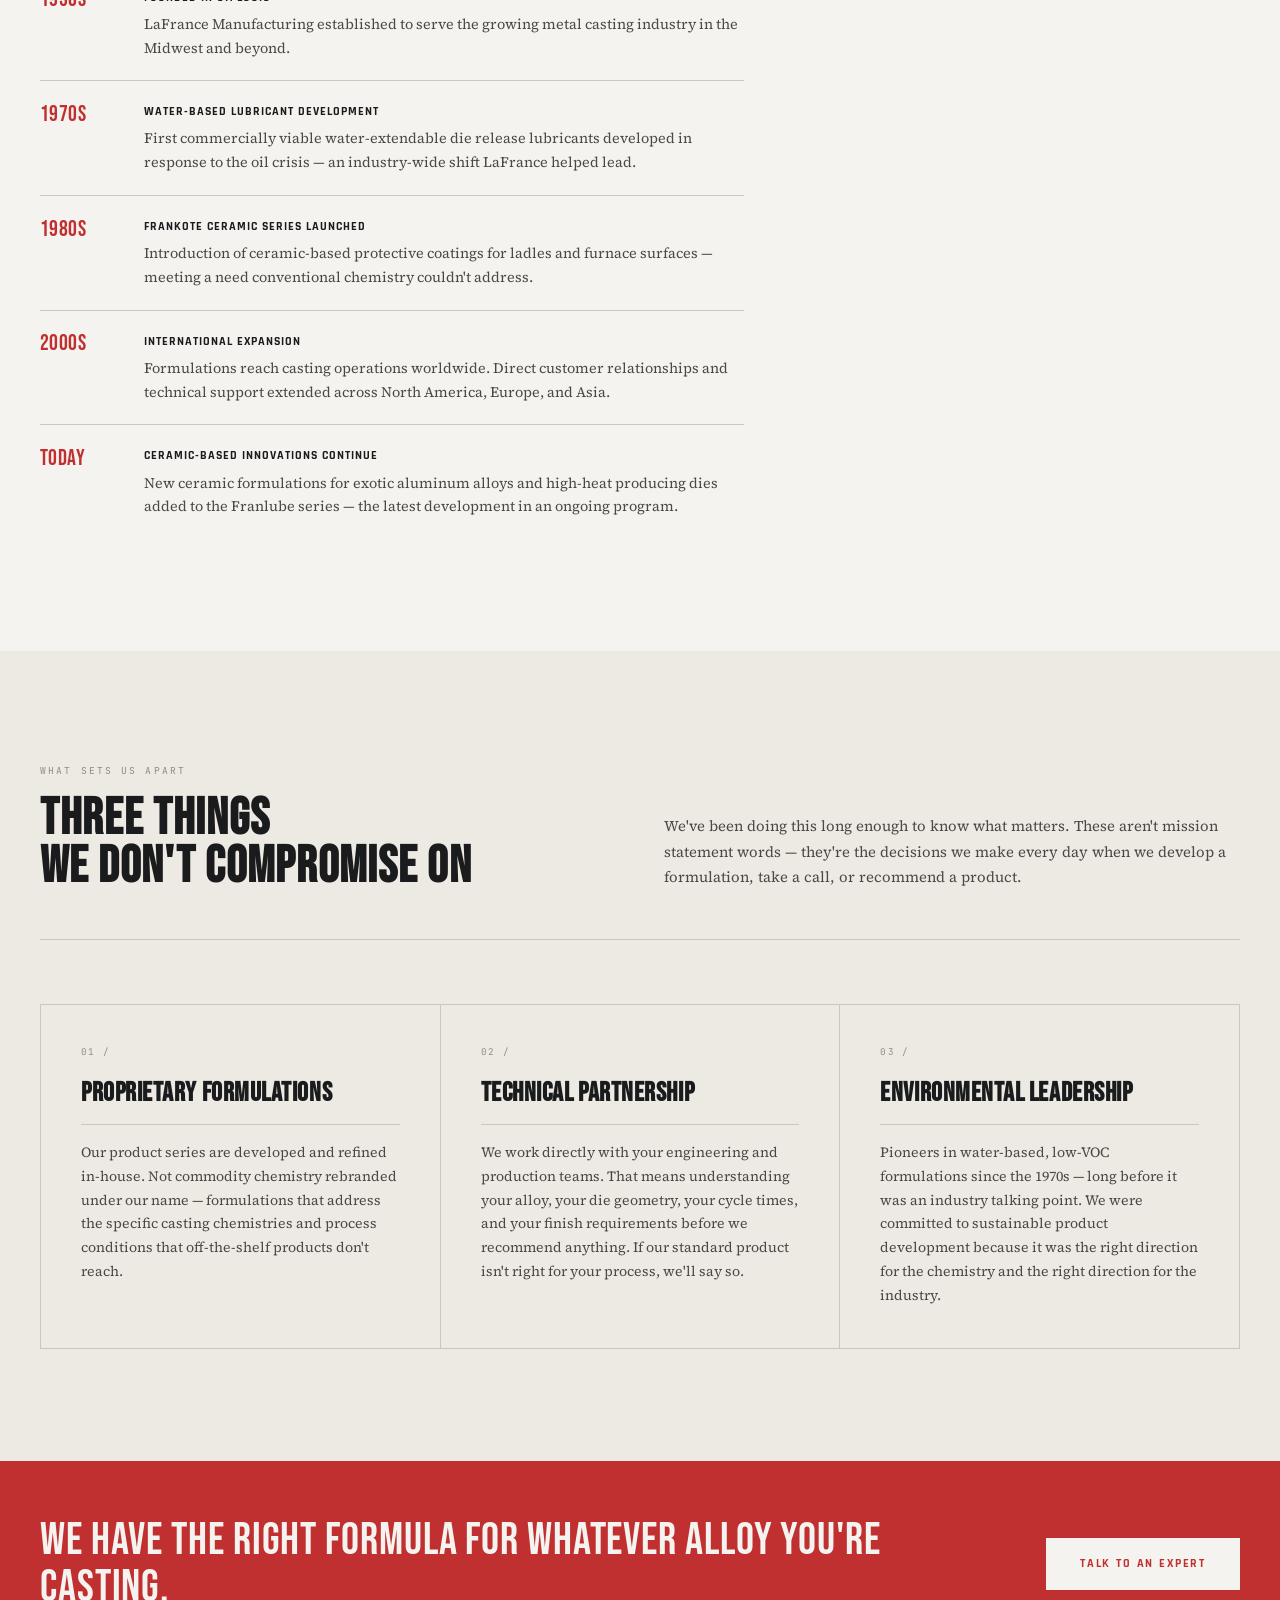
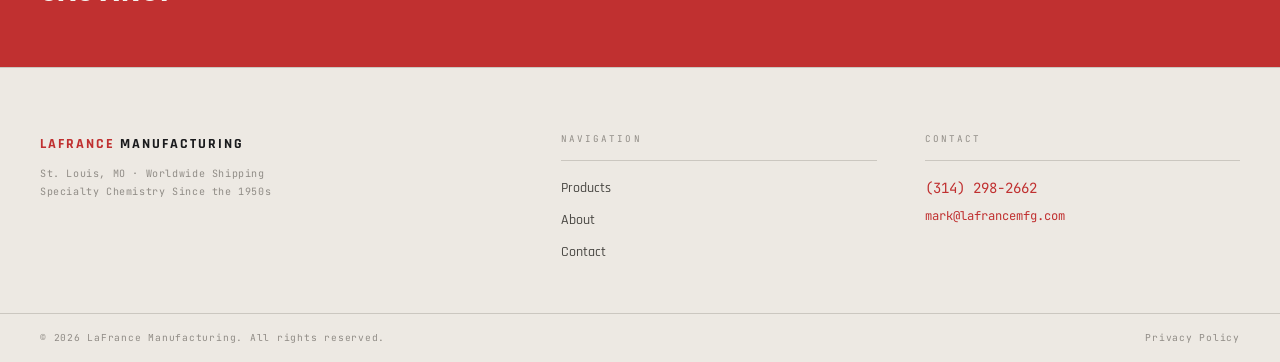
==== commit 9105b722: "Correct founding year to 1959 — revert 70+ back to 60+ throughout Company was founded in 1959 (67 ye" ====
--- a/about.html
+++ b/about.html
@@ -3,8 +3,8 @@
 <head>
   <meta charset="UTF-8">
   <meta name="viewport" content="width=device-width, initial-scale=1.0">
-  <title>About LaFrance Manufacturing | 70+ Years of Foundry Chemistry — St. Louis, MO</title>
-  <meta name="description" content="LaFrance Manufacturing has formulated specialty die release lubricants and ceramic coatings for metal casting since the 1950s. A St. Louis-based manufacturer with a 70+ year track record in foundry chemistry.">
+  <title>About LaFrance Manufacturing | 60+ Years of Foundry Chemistry — St. Louis, MO</title>
+  <meta name="description" content="LaFrance Manufacturing has formulated specialty die release lubricants and ceramic coatings for metal casting since the 1950s. A St. Louis-based manufacturer with a 60+ year track record in foundry chemistry.">
   <meta name="keywords" content="LaFrance Manufacturing history, foundry chemical manufacturer St. Louis, specialty chemical company Missouri, die casting lubricant manufacturer, foundry chemistry company">
   <meta name="robots" content="index, follow">
   <meta name="author" content="LaFrance Manufacturing">
@@ -13,14 +13,14 @@
   <!-- Open Graph -->
   <meta property="og:type" content="website">
   <meta property="og:url" content="https://j0nmichal.github.io/lafrance/about.html">
-  <meta property="og:title" content="About LaFrance Manufacturing | 70+ Years of Foundry Chemistry">
+  <meta property="og:title" content="About LaFrance Manufacturing | 60+ Years of Foundry Chemistry">
   <meta property="og:description" content="Founded in the 1950s in St. Louis, MO. LaFrance Manufacturing has spent seven decades developing proprietary chemistry for the metal casting industry — not off-the-shelf solutions.">
   <meta property="og:image" content="https://j0nmichal.github.io/lafrance/images/lafrance-manufacturing-history-foundry-chemistry-70-years.png">
   <meta property="og:site_name" content="LaFrance Manufacturing">
 
   <!-- Twitter Card -->
   <meta name="twitter:card" content="summary_large_image">
-  <meta name="twitter:title" content="About LaFrance Manufacturing | 70+ Years of Foundry Chemistry">
+  <meta name="twitter:title" content="About LaFrance Manufacturing | 60+ Years of Foundry Chemistry">
   <meta name="twitter:description" content="Founded in the 1950s in St. Louis, MO. Six decades of proprietary chemistry for metal casting operations.">
   <meta name="twitter:image" content="https://j0nmichal.github.io/lafrance/images/lafrance-manufacturing-history-foundry-chemistry-70-years.png">
 
@@ -33,7 +33,7 @@
     "name": "LaFrance Manufacturing",
     "url": "https://j0nmichal.github.io/lafrance/",
     "description": "Specialty chemical manufacturer producing die release lubricants, ceramic coatings, and shot tip lubricants for metal casting operations since the 1950s.",
-    "foundingDate": "1960",
+    "foundingDate": "1959",
     "foundingLocation": {
       "@type": "Place",
       "name": "St. Louis, Missouri, USA"
@@ -171,7 +171,7 @@
       position: relative;
     }
     .story-left::before {
-      content: '1960';
+      content: '1959';
       position: absolute;
       right: -1rem;
       top: -1.5rem;
@@ -425,7 +425,7 @@
     <div class="w reveal">
       <div class="hero-breadcrumb"><a href="index.html">Home</a> About</div>
       <h1 class="hero-hed" id="about-hed">
-        <span data-i18n="about.h1_l1">70 YEARS OF</span><br>
+        <span data-i18n="about.h1_l1">60 YEARS OF</span><br>
         <span class="stroke" data-i18n="about.h1_l2">RIGHT</span><br>
         <span data-i18n="about.h1_l3">CHEMISTRY</span>
       </h1>
@@ -621,7 +621,7 @@
     'nav.contact':   ['Contact','Contacto'],
     'nav.get_in_touch': ['Get in Touch','Contáctenos'],
     // Hero
-    'about.h1_l1':   ['70 YEARS OF','70 AÑOS DE'],
+    'about.h1_l1':   ['60 YEARS OF','60 AÑOS DE'],
     'about.h1_l2':   ['RIGHT','LA QUÍMICA'],
     'about.h1_l3':   ['CHEMISTRY','CORRECTA'],
     'about.meta1':   ['Founded','Fundada'],
